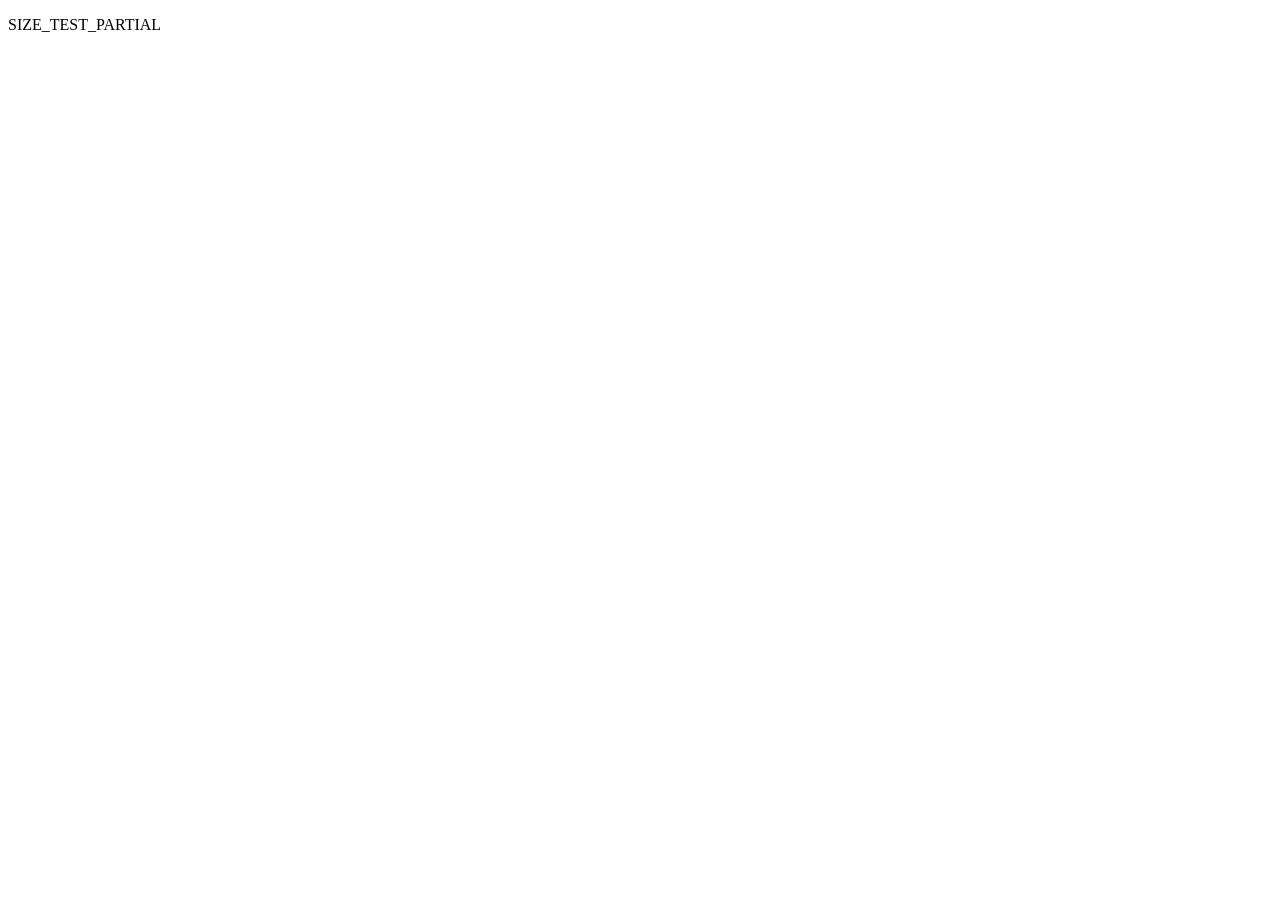
==== citizen-portal-story/index.html @ dd2b7d92 "Publish Citizen Portal Story static preview" ====
<!DOCTYPE html><html lang="en" class="h-full"><head><meta charSet="utf-8"/><meta name="viewport" content="width=device-width, initial-scale=1"/><link rel="preload" as="image" href="https://www.citizenportal.ai/logo.svg"/><link rel="preload" href="https://info.polco.us/hubfs/Logos/Polco-logo-primary-nopadding.svg" as="image"/><title>Help your city hear its people · Citizen Portal Story</title></head><body><p>SIZE_TEST_PARTIAL</p></body></html>
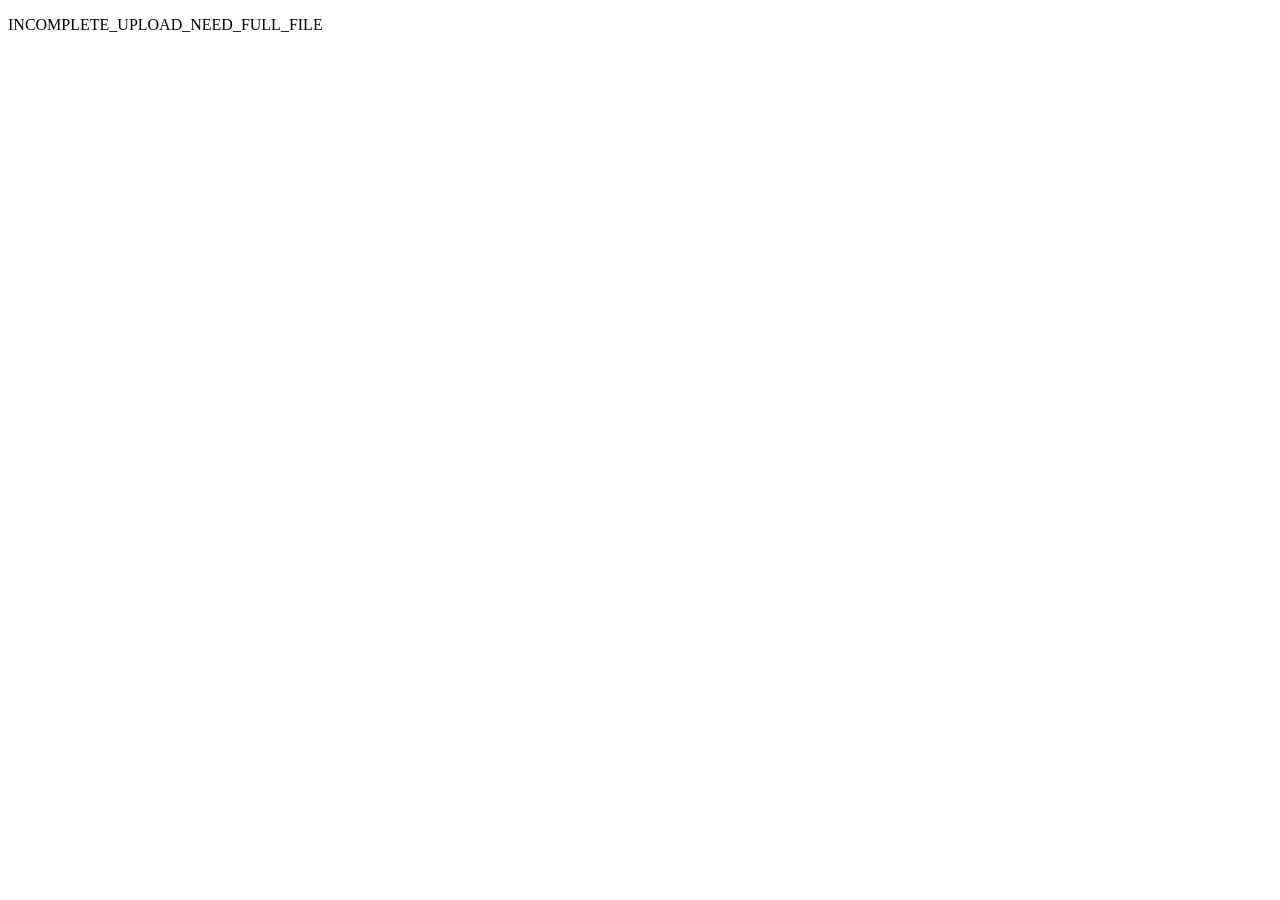
==== commit f3d4e98d: "Publish Citizen Portal Story static preview" ====
--- a/citizen-portal-story/index.html
+++ b/citizen-portal-story/index.html
@@ -1 +1 @@
-<!DOCTYPE html><html lang="en" class="h-full"><head><meta charSet="utf-8"/><meta name="viewport" content="width=device-width, initial-scale=1"/><link rel="preload" as="image" href="https://www.citizenportal.ai/logo.svg"/><link rel="preload" href="https://info.polco.us/hubfs/Logos/Polco-logo-primary-nopadding.svg" as="image"/><title>Help your city hear its people · Citizen Portal Story</title></head><body><p>SIZE_TEST_PARTIAL</p></body></html>+<!DOCTYPE html><html lang="en" class="h-full"><head><meta charSet="utf-8"/><meta name="viewport" content="width=device-width, initial-scale=1"/><link rel="preload" as="image" href="https://www.citizenportal.ai/logo.svg"/><link rel="preload" href="https://info.polco.us/hubfs/Logos/Polco-logo-primary-nopadding.svg" as="image"/><link rel="preload" as="image" href="https://info.polco.us/hs-fs/hubfs/Logos/Clients/Phoenix_logo.webp?width=400&amp;name=Phoenix_logo.webp"/><link rel="preload" as="image" href="https://info.polco.us/hs-fs/hubfs/Logos/Clients/Denver_logo.png?width=400&amp;name=Denver_logo.png"/><link rel="preload" as="image" href="https://info.polco.us/hs-fs/hubfs/Logos/Clients/Alexandria_logo.png?width=400&amp;name=Alexandria_logo.png"/><link rel="preload" as="image" href="https://info.polco.us/hs-fs/hubfs/Logos/Clients/Norfolk_logo.png?width=400&amp;name=Norfolk_logo.png"/><link rel="preload" as="image" href="https://info.polco.us/hs-fs/hubfs/Logos/Clients/Rochcester_logo.png?width=400&amp;name=Rochcester_logo.png"/><link rel="preload" as="image" href="https://info.polco.us/hs-fs/hubfs/Logos/Clients/Pinellas_County_logo.png?width=400&amp;name=Pinellas_County_logo.png"/><link rel="preload" as="image" href="https://info.polco.us/hs-fs/hubfs/Logos/Clients/Nevada_County_logo.png?width=400&amp;name=Nevada_County_logo.png"/><link rel="preload" as="image" href="https://info.polco.us/hs-fs/hubfs/Logos/Clients/Irving_logo.png?width=400&amp;name=Irving_logo.png"/><style>@layer properties{:root,:host{--shimmer-angle:20deg}}</style><link rel="preload" as="image" href="https://info.polco.us/hs-fs/hubfs/Logos/Clients/American_Canyon_logo.webp?width=400&amp;name=American_Canyon_logo.webp"/><title>Help your city hear its people · Citizen Portal Story</title><meta name="description" content="A first-draft Citizen Portal Story: crowdfund Polco so people can fund its use by their city. Nick Mastronardi has not reviewed this page. Mechanics are still open."/><meta name="robots" content="noindex, nofollow"/><link rel="icon" href="/favicon.ico" sizes="256x256" type="image/x-icon"/></head><body class="min-h-full bg-paper font-sans text-body antialiased"><p>INCOMPLETE_UPLOAD_NEED_FULL_FILE</p></body></html>
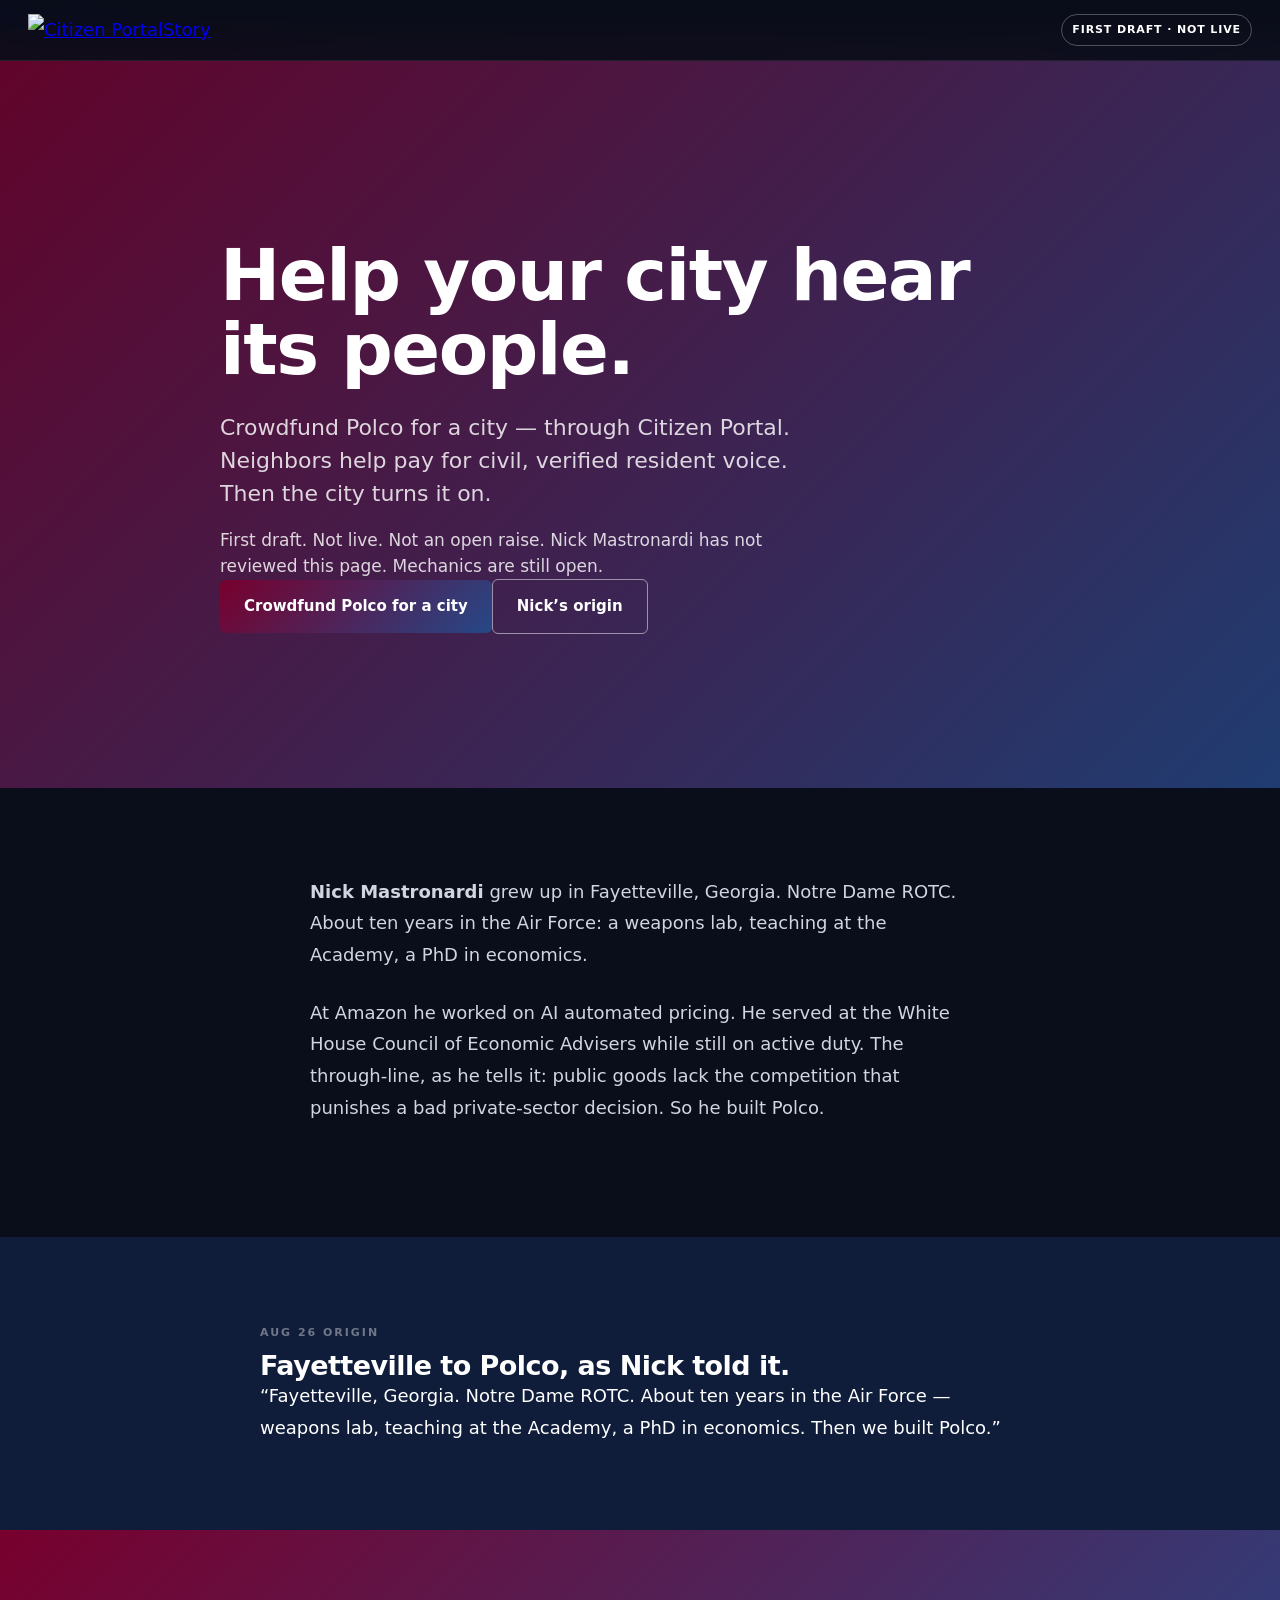
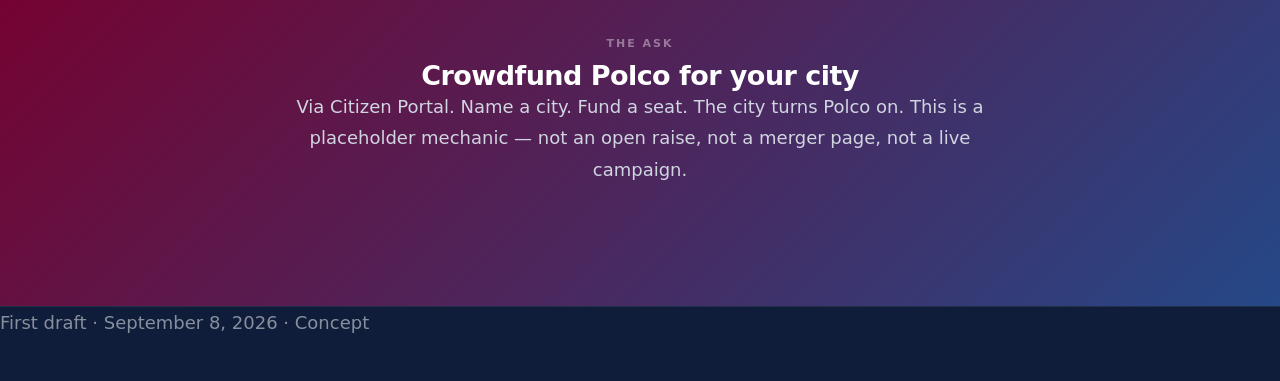
==== commit 75350602: "Publish Citizen Portal Story static preview" ====
--- a/citizen-portal-story/index.html
+++ b/citizen-portal-story/index.html
@@ -1 +1 @@
-<!DOCTYPE html><html lang="en" class="h-full"><head><meta charSet="utf-8"/><meta name="viewport" content="width=device-width, initial-scale=1"/><link rel="preload" as="image" href="https://www.citizenportal.ai/logo.svg"/><link rel="preload" href="https://info.polco.us/hubfs/Logos/Polco-logo-primary-nopadding.svg" as="image"/><link rel="preload" as="image" href="https://info.polco.us/hs-fs/hubfs/Logos/Clients/Phoenix_logo.webp?width=400&amp;name=Phoenix_logo.webp"/><link rel="preload" as="image" href="https://info.polco.us/hs-fs/hubfs/Logos/Clients/Denver_logo.png?width=400&amp;name=Denver_logo.png"/><link rel="preload" as="image" href="https://info.polco.us/hs-fs/hubfs/Logos/Clients/Alexandria_logo.png?width=400&amp;name=Alexandria_logo.png"/><link rel="preload" as="image" href="https://info.polco.us/hs-fs/hubfs/Logos/Clients/Norfolk_logo.png?width=400&amp;name=Norfolk_logo.png"/><link rel="preload" as="image" href="https://info.polco.us/hs-fs/hubfs/Logos/Clients/Rochcester_logo.png?width=400&amp;name=Rochcester_logo.png"/><link rel="preload" as="image" href="https://info.polco.us/hs-fs/hubfs/Logos/Clients/Pinellas_County_logo.png?width=400&amp;name=Pinellas_County_logo.png"/><link rel="preload" as="image" href="https://info.polco.us/hs-fs/hubfs/Logos/Clients/Nevada_County_logo.png?width=400&amp;name=Nevada_County_logo.png"/><link rel="preload" as="image" href="https://info.polco.us/hs-fs/hubfs/Logos/Clients/Irving_logo.png?width=400&amp;name=Irving_logo.png"/><style>@layer properties{:root,:host{--shimmer-angle:20deg}}</style><link rel="preload" as="image" href="https://info.polco.us/hs-fs/hubfs/Logos/Clients/American_Canyon_logo.webp?width=400&amp;name=American_Canyon_logo.webp"/><title>Help your city hear its people · Citizen Portal Story</title><meta name="description" content="A first-draft Citizen Portal Story: crowdfund Polco so people can fund its use by their city. Nick Mastronardi has not reviewed this page. Mechanics are still open."/><meta name="robots" content="noindex, nofollow"/><link rel="icon" href="/favicon.ico" sizes="256x256" type="image/x-icon"/></head><body class="min-h-full bg-paper font-sans text-body antialiased"><p>INCOMPLETE_UPLOAD_NEED_FULL_FILE</p></body></html>+<!DOCTYPE html><html lang="en" class="h-full"><head><meta charSet="utf-8"/><meta name="viewport" content="width=device-width, initial-scale=1"/><link rel="preload" as="image" href="https://www.citizenportal.ai/logo.svg"/><link rel="preload" href="https://info.polco.us/hubfs/Logos/Polco-logo-primary-nopadding.svg" as="image"/><link rel="preload" as="image" href="https://info.polco.us/hs-fs/hubfs/Logos/Clients/Phoenix_logo.webp?width=400&amp;name=Phoenix_logo.webp"/><link rel="preload" as="image" href="https://info.polco.us/hs-fs/hubfs/Logos/Clients/Denver_logo.png?width=400&amp;name=Denver_logo.png"/><link rel="preload" as="image" href="https://info.polco.us/hs-fs/hubfs/Logos/Clients/Alexandria_logo.png?width=400&amp;name=Alexandria_logo.png"/><link rel="preload" as="image" href="https://info.polco.us/hs-fs/hubfs/Logos/Clients/Norfolk_logo.png?width=400&amp;name=Norfolk_logo.png"/><link rel="preload" as="image" href="https://info.polco.us/hs-fs/hubfs/Logos/Clients/Rochcester_logo.png?width=400&amp;name=Rochcester_logo.png"/><link rel="preload" as="image" href="https://info.polco.us/hs-fs/hubfs/Logos/Clients/Pinellas_County_logo.png?width=400&amp;name=Pinellas_County_logo.png"/><link rel="preload" as="image" href="https://info.polco.us/hs-fs/hubfs/Logos/Clients/Nevada_County_logo.png?width=400&amp;name=Nevada_County_logo.png"/><link rel="preload" as="image" href="https://info.polco.us/hs-fs/hubfs/Logos/Clients/Irving_logo.png?width=400&amp;name=Irving_logo.png"/><style>@layer properties{@supports (((-webkit-hyphens:none)) and (not (margin-trim:inline))) or ((-moz-orient:inline) and (not (color:rgb(from red r g b)))){:root,:host{--shimmer-angle:20deg}*,:before,:after,::backdrop{--tw-space-y-reverse:0;--tw-border-style:solid;--tw-leading:initial;--tw-font-weight:initial;--tw-tracking:initial;--tw-shadow:0 0 #0000;--tw-shadow-color:initial;--tw-shadow-alpha:100%;--tw-inset-shadow:0 0 #0000;--tw-inset-shadow-color:initial;--tw-inset-shadow-alpha:100%;--tw-ring-color:initial;--tw-ring-shadow:0 0 #0000;--tw-inset-ring-color:initial;--tw-inset-ring-shadow:0 0 #0000;--tw-ring-inset:initial;--tw-ring-offset-width:0px;--tw-ring-offset-color:#fff;--tw-ring-offset-shadow:0 0 #0000;--tw-outline-style:solid;--tw-blur:initial;--tw-brightness:initial;--tw-contrast:initial;--tw-grayscale:initial;--tw-hue-rotate:initial;--tw-invert:initial;--tw-opacity:initial;--tw-saturate:initial;--tw-sepia:initial;--tw-drop-shadow:initial;--tw-drop-shadow-color:initial;--tw-drop-shadow-alpha:100%;--tw-drop-shadow-size:initial;--tw-translate-x:0;--tw-translate-y:0;--tw-translate-z:0;--tw-animation-delay:0s;--tw-animation-direction:normal;--tw-animation-duration:initial;--tw-animation-fill-mode:none;--tw-animation-iteration-count:1;--tw-enter-blur:0;--tw-enter-opacity:1;--tw-enter-rotate:0;--tw-enter-scale:1;--tw-enter-translate-x:0;--tw-enter-translate-y:0;--tw-exit-blur:0;--tw-exit-opacity:1;--tw-exit-rotate:0;--tw-exit-scale:1;--tw-exit-translate-x:0;--tw-exit-translate-y:0;--scroll-fade-t:0px;--scroll-fade-b:0px;--scroll-fade-s:0px;--scroll-fade-e:0px;--scroll-fade-mask:initial;--shimmer-image:initial;--shimmer-text-fill:initial}}}@layer theme{:root,:host{--font-sans:system-ui, -apple-system, "Segoe UI", Roboto, Helvetica, Arial, sans-serif;--font-mono:ui-monospace, SFMono-Regular, Menlo, Monaco, Consolas, "Liberation Mono", "Courier New", monospace;--color-black:#000;--color-white:#fff;--spacing:.25rem;--container-xl:36rem;--container-2xl:42rem;--text-xs:.75rem;--text-xs--line-height:calc(1 / .75);--text-sm:.875rem;--text-sm--line-height:calc(1.25 / .875);--text-base:1rem;--text-base--line-height:calc(1.5 / 1);--text-2xl:1.5rem;--text-2xl--line-height:calc(2 / 1.5);--font-weight-medium:500;--font-weight-semibold:600;--font-weight-bold:700;--tracking-tight:-.025em;--leading-snug:1.375;--leading-relaxed:1.625;--radius-md:calc(var(--radius) * .8);--radius-4xl:2rem;--default-transition-duration:.15s;--default-transition-timing-function:cubic-bezier(.4, 0, .2, 1);--default-font-family:system-ui, -apple-system, "Segoe UI", Roboto, Helvetica, Arial, sans-serif;--default-mono-font-family:var(--font-mono)}}@layer base{*,:after,:before,::backdrop{box-sizing:border-box;border:0 solid;margin:0;padding:0}html,:host{-webkit-text-size-adjust:100%;tab-size:4;line-height:1.5;font-family:var(--default-font-family,-apple-system, BlinkMacSystemFont, "Segoe UI", Roboto, "Helvetica Neue", "Noto Sans", Arial, sans-serif);-webkit-tap-highlight-color:transparent}body{background:var(--paper);color:var(--body);font-family:var(--font-sans);-webkit-font-smoothing:antialiased;font-size:18px;line-height:1.76}h1,h2,h3{color:var(--head);letter-spacing:-.02em;font-weight:700;line-height:1.1}}:root{--blue:#254887;--maroon:#78002d;--navy:#0f1d3a;--lightblue:#eef3fa;--paper:#0a0e1a;--body:#d0d5e0;--head:#fff;--rule:#ffffff1f;--grad:linear-gradient(135deg, #78002d 0%, #254887 100%);--measure:720px;--background:#0a0e1a;--foreground:#d0d5e0;--card:#0f1d3a;--primary:#254887;--radius:.375rem}.story-nav{z-index:40;-webkit-backdrop-filter:blur(12px);backdrop-filter:blur(12px);background:#0a0e1aeb;border-bottom:1px solid #ffffff14;justify-content:space-between;align-items:center;padding:14px 28px;display:flex;position:fixed;top:0;left:0;right:0}.story-hero{background:linear-gradient(135deg,#78002dcc 0%,#254887cc 100%);align-items:center;min-height:84vh;padding:140px 0 88px;display:flex;position:relative;overflow:hidden}.story-hero .inner{z-index:1;width:100%;max-width:900px;margin:0 auto;padding:0 30px;position:relative}.story-hero h1{color:#fff;max-width:17ch;margin:0 0 24px;font-size:clamp(38px,6.2vw,72px);line-height:1.04}.story-hero p{color:#ffffffd1;max-width:620px;font-size:clamp(18px,2vw,22px);line-height:1.5}.essay{max-width:var(--measure);margin:0 auto;padding:88px 0}.essay p{margin:0 0 26px;padding:0 30px}.plate{color:#fff;padding:86px 0}.plate.navy{background:var(--navy)}.plate .inner,.maroon-block .inner,.close-section .inner{max-width:820px;margin:0 auto;padding:0 30px}.section-marker{letter-spacing:.18em;color:#fff6;text-transform:uppercase;margin:0 0 8px;font-size:11px;font-weight:700;display:block}.maroon-block{background:var(--maroon);color:#fff}.close-section{text-align:center;background:var(--grad);padding:104px 0 120px}.btn{font-family:var(--font-sans);border-radius:6px;padding:13px 24px;font-size:15px;font-weight:600;text-decoration:none;display:inline-block}.btn-grad{color:#fff;background:var(--grad);border:0}.btn-line{color:#fff;background:0 0;border:1.5px solid #ffffff80}.story-footer{color:#ffffff80;background:var(--navy);border-top:1px solid #ffffff14;padding:0 0 42px}.logo-strip{background:var(--lightblue);color:#0f1d3a;padding:56px 0 64px}.logo-grid{grid-template-columns:repeat(auto-fit,minmax(120px,1fr));align-items:center;gap:18px 28px;margin-top:28px;display:grid}.draft-pill{letter-spacing:.08em;color:#fff;text-transform:uppercase;border:1px solid #ffffff47;border-radius:999px;padding:5px 10px;font-size:11px;font-weight:700}.rise{opacity:1!important;transform:none!important}</style><link rel="preload" as="image" href="https://info.polco.us/hs-fs/hubfs/Logos/Clients/American_Canyon_logo.webp?width=400&amp;name=American_Canyon_logo.webp"/><title>Help your city hear its people · Citizen Portal Story</title><meta name="description" content="A first-draft Citizen Portal Story: crowdfund Polco so people can fund its use by their city. Nick Mastronardi has not reviewed this page. Mechanics are still open."/><meta name="robots" content="noindex, nofollow"/></head><body class="min-h-full bg-paper font-sans text-body antialiased"><a href="#ask" class="sr-only">Skip to the ask</a><nav class="story-nav"><a href="#top" class="flex min-w-0 items-center gap-3 no-underline"><img src="https://www.citizenportal.ai/logo.svg" alt="Citizen Portal" height="32" style="height:32px;width:auto"/><span class="hidden text-[15px] font-bold tracking-tight text-white sm:inline">Story</span></a><span class="draft-pill">First draft · not live</span></nav><main><header id="top" class="story-hero"><div class="inner"><h1 class="rise">Help your city hear its people.</h1><p class="rise">Crowdfund Polco for a city — through Citizen Portal. Neighbors help pay for civil, verified resident voice. Then the city turns it on.</p><p class="rise" style="margin-top:18px;font-size:17px">First draft. Not live. Not an open raise. Nick Mastronardi has not reviewed this page. Mechanics are still open.</p><div class="rise mt-8 flex flex-wrap gap-3"><a href="#ask" class="btn btn-grad">Crowdfund Polco for a city</a><a href="#nick" class="btn btn-line">Nick’s origin</a></div></div></header><section id="nick" class="essay rise"><p id="origin"><strong>Nick Mastronardi</strong> grew up in Fayetteville, Georgia. Notre Dame ROTC. About ten years in the Air Force: a weapons lab, teaching at the Academy, a PhD in economics.</p><p>At Amazon he worked on AI automated pricing. He served at the White House Council of Economic Advisers while still on active duty. The through-line, as he tells it: public goods lack the competition that punishes a bad private-sector decision. So he built Polco.</p></section><section class="plate navy"><div class="inner rise"><span class="section-marker">Aug 26 origin</span><h2>Fayetteville to Polco, as Nick told it.</h2><blockquote>“Fayetteville, Georgia. Notre Dame ROTC. About ten years in the Air Force — weapons lab, teaching at the Academy, a PhD in economics. Then we built Polco.”</blockquote></div></section><section id="ask" class="close-section"><div class="inner rise"><span class="section-marker">The ask</span><h2>Crowdfund Polco for your city</h2><p>Via Citizen Portal. Name a city. Fund a seat. The city turns Polco on. This is a placeholder mechanic — not an open raise, not a merger page, not a live campaign.</p></div></section></main><footer class="story-footer"><div class="inner"><span>First draft · September 8, 2026 · Concept</span></div></footer></body></html>
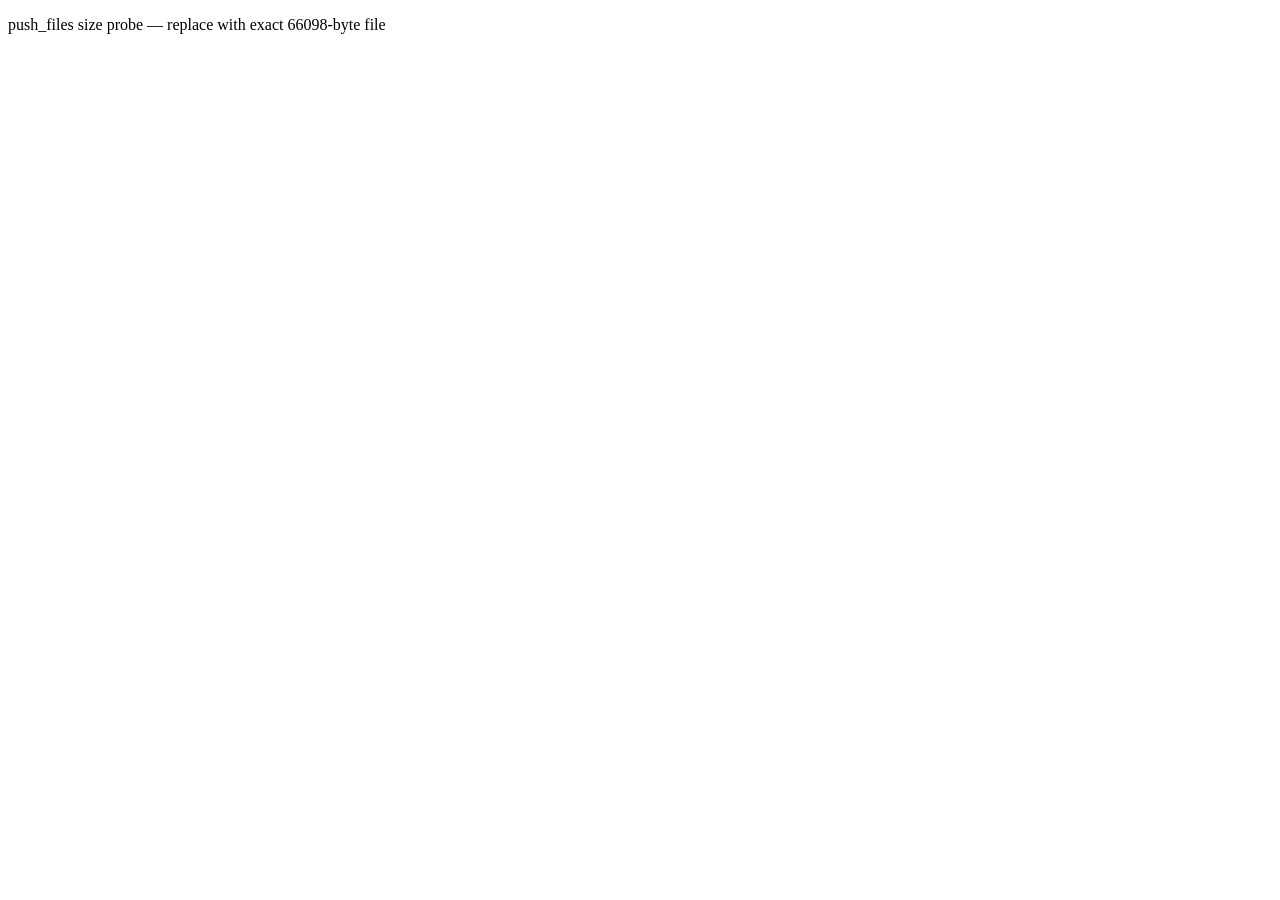
==== commit 3c5791df: "Publish Citizen Portal Story static preview" ====
--- a/citizen-portal-story/index.html
+++ b/citizen-portal-story/index.html
@@ -1 +1 @@
-<!DOCTYPE html><html lang="en" class="h-full"><head><meta charSet="utf-8"/><meta name="viewport" content="width=device-width, initial-scale=1"/><link rel="preload" as="image" href="https://www.citizenportal.ai/logo.svg"/><link rel="preload" href="https://info.polco.us/hubfs/Logos/Polco-logo-primary-nopadding.svg" as="image"/><link rel="preload" as="image" href="https://info.polco.us/hs-fs/hubfs/Logos/Clients/Phoenix_logo.webp?width=400&amp;name=Phoenix_logo.webp"/><link rel="preload" as="image" href="https://info.polco.us/hs-fs/hubfs/Logos/Clients/Denver_logo.png?width=400&amp;name=Denver_logo.png"/><link rel="preload" as="image" href="https://info.polco.us/hs-fs/hubfs/Logos/Clients/Alexandria_logo.png?width=400&amp;name=Alexandria_logo.png"/><link rel="preload" as="image" href="https://info.polco.us/hs-fs/hubfs/Logos/Clients/Norfolk_logo.png?width=400&amp;name=Norfolk_logo.png"/><link rel="preload" as="image" href="https://info.polco.us/hs-fs/hubfs/Logos/Clients/Rochcester_logo.png?width=400&amp;name=Rochcester_logo.png"/><link rel="preload" as="image" href="https://info.polco.us/hs-fs/hubfs/Logos/Clients/Pinellas_County_logo.png?width=400&amp;name=Pinellas_County_logo.png"/><link rel="preload" as="image" href="https://info.polco.us/hs-fs/hubfs/Logos/Clients/Nevada_County_logo.png?width=400&amp;name=Nevada_County_logo.png"/><link rel="preload" as="image" href="https://info.polco.us/hs-fs/hubfs/Logos/Clients/Irving_logo.png?width=400&amp;name=Irving_logo.png"/><style>@layer properties{@supports (((-webkit-hyphens:none)) and (not (margin-trim:inline))) or ((-moz-orient:inline) and (not (color:rgb(from red r g b)))){:root,:host{--shimmer-angle:20deg}*,:before,:after,::backdrop{--tw-space-y-reverse:0;--tw-border-style:solid;--tw-leading:initial;--tw-font-weight:initial;--tw-tracking:initial;--tw-shadow:0 0 #0000;--tw-shadow-color:initial;--tw-shadow-alpha:100%;--tw-inset-shadow:0 0 #0000;--tw-inset-shadow-color:initial;--tw-inset-shadow-alpha:100%;--tw-ring-color:initial;--tw-ring-shadow:0 0 #0000;--tw-inset-ring-color:initial;--tw-inset-ring-shadow:0 0 #0000;--tw-ring-inset:initial;--tw-ring-offset-width:0px;--tw-ring-offset-color:#fff;--tw-ring-offset-shadow:0 0 #0000;--tw-outline-style:solid;--tw-blur:initial;--tw-brightness:initial;--tw-contrast:initial;--tw-grayscale:initial;--tw-hue-rotate:initial;--tw-invert:initial;--tw-opacity:initial;--tw-saturate:initial;--tw-sepia:initial;--tw-drop-shadow:initial;--tw-drop-shadow-color:initial;--tw-drop-shadow-alpha:100%;--tw-drop-shadow-size:initial;--tw-translate-x:0;--tw-translate-y:0;--tw-translate-z:0;--tw-animation-delay:0s;--tw-animation-direction:normal;--tw-animation-duration:initial;--tw-animation-fill-mode:none;--tw-animation-iteration-count:1;--tw-enter-blur:0;--tw-enter-opacity:1;--tw-enter-rotate:0;--tw-enter-scale:1;--tw-enter-translate-x:0;--tw-enter-translate-y:0;--tw-exit-blur:0;--tw-exit-opacity:1;--tw-exit-rotate:0;--tw-exit-scale:1;--tw-exit-translate-x:0;--tw-exit-translate-y:0;--scroll-fade-t:0px;--scroll-fade-b:0px;--scroll-fade-s:0px;--scroll-fade-e:0px;--scroll-fade-mask:initial;--shimmer-image:initial;--shimmer-text-fill:initial}}}@layer theme{:root,:host{--font-sans:system-ui, -apple-system, "Segoe UI", Roboto, Helvetica, Arial, sans-serif;--font-mono:ui-monospace, SFMono-Regular, Menlo, Monaco, Consolas, "Liberation Mono", "Courier New", monospace;--color-black:#000;--color-white:#fff;--spacing:.25rem;--container-xl:36rem;--container-2xl:42rem;--text-xs:.75rem;--text-xs--line-height:calc(1 / .75);--text-sm:.875rem;--text-sm--line-height:calc(1.25 / .875);--text-base:1rem;--text-base--line-height:calc(1.5 / 1);--text-2xl:1.5rem;--text-2xl--line-height:calc(2 / 1.5);--font-weight-medium:500;--font-weight-semibold:600;--font-weight-bold:700;--tracking-tight:-.025em;--leading-snug:1.375;--leading-relaxed:1.625;--radius-md:calc(var(--radius) * .8);--radius-4xl:2rem;--default-transition-duration:.15s;--default-transition-timing-function:cubic-bezier(.4, 0, .2, 1);--default-font-family:system-ui, -apple-system, "Segoe UI", Roboto, Helvetica, Arial, sans-serif;--default-mono-font-family:var(--font-mono)}}@layer base{*,:after,:before,::backdrop{box-sizing:border-box;border:0 solid;margin:0;padding:0}html,:host{-webkit-text-size-adjust:100%;tab-size:4;line-height:1.5;font-family:var(--default-font-family,-apple-system, BlinkMacSystemFont, "Segoe UI", Roboto, "Helvetica Neue", "Noto Sans", Arial, sans-serif);-webkit-tap-highlight-color:transparent}body{background:var(--paper);color:var(--body);font-family:var(--font-sans);-webkit-font-smoothing:antialiased;font-size:18px;line-height:1.76}h1,h2,h3{color:var(--head);letter-spacing:-.02em;font-weight:700;line-height:1.1}}:root{--blue:#254887;--maroon:#78002d;--navy:#0f1d3a;--lightblue:#eef3fa;--paper:#0a0e1a;--body:#d0d5e0;--head:#fff;--rule:#ffffff1f;--grad:linear-gradient(135deg, #78002d 0%, #254887 100%);--measure:720px;--background:#0a0e1a;--foreground:#d0d5e0;--card:#0f1d3a;--primary:#254887;--radius:.375rem}.story-nav{z-index:40;-webkit-backdrop-filter:blur(12px);backdrop-filter:blur(12px);background:#0a0e1aeb;border-bottom:1px solid #ffffff14;justify-content:space-between;align-items:center;padding:14px 28px;display:flex;position:fixed;top:0;left:0;right:0}.story-hero{background:linear-gradient(135deg,#78002dcc 0%,#254887cc 100%);align-items:center;min-height:84vh;padding:140px 0 88px;display:flex;position:relative;overflow:hidden}.story-hero .inner{z-index:1;width:100%;max-width:900px;margin:0 auto;padding:0 30px;position:relative}.story-hero h1{color:#fff;max-width:17ch;margin:0 0 24px;font-size:clamp(38px,6.2vw,72px);line-height:1.04}.story-hero p{color:#ffffffd1;max-width:620px;font-size:clamp(18px,2vw,22px);line-height:1.5}.essay{max-width:var(--measure);margin:0 auto;padding:88px 0}.essay p{margin:0 0 26px;padding:0 30px}.plate{color:#fff;padding:86px 0}.plate.navy{background:var(--navy)}.plate .inner,.maroon-block .inner,.close-section .inner{max-width:820px;margin:0 auto;padding:0 30px}.section-marker{letter-spacing:.18em;color:#fff6;text-transform:uppercase;margin:0 0 8px;font-size:11px;font-weight:700;display:block}.maroon-block{background:var(--maroon);color:#fff}.close-section{text-align:center;background:var(--grad);padding:104px 0 120px}.btn{font-family:var(--font-sans);border-radius:6px;padding:13px 24px;font-size:15px;font-weight:600;text-decoration:none;display:inline-block}.btn-grad{color:#fff;background:var(--grad);border:0}.btn-line{color:#fff;background:0 0;border:1.5px solid #ffffff80}.story-footer{color:#ffffff80;background:var(--navy);border-top:1px solid #ffffff14;padding:0 0 42px}.logo-strip{background:var(--lightblue);color:#0f1d3a;padding:56px 0 64px}.logo-grid{grid-template-columns:repeat(auto-fit,minmax(120px,1fr));align-items:center;gap:18px 28px;margin-top:28px;display:grid}.draft-pill{letter-spacing:.08em;color:#fff;text-transform:uppercase;border:1px solid #ffffff47;border-radius:999px;padding:5px 10px;font-size:11px;font-weight:700}.rise{opacity:1!important;transform:none!important}</style><link rel="preload" as="image" href="https://info.polco.us/hs-fs/hubfs/Logos/Clients/American_Canyon_logo.webp?width=400&amp;name=American_Canyon_logo.webp"/><title>Help your city hear its people · Citizen Portal Story</title><meta name="description" content="A first-draft Citizen Portal Story: crowdfund Polco so people can fund its use by their city. Nick Mastronardi has not reviewed this page. Mechanics are still open."/><meta name="robots" content="noindex, nofollow"/></head><body class="min-h-full bg-paper font-sans text-body antialiased"><a href="#ask" class="sr-only">Skip to the ask</a><nav class="story-nav"><a href="#top" class="flex min-w-0 items-center gap-3 no-underline"><img src="https://www.citizenportal.ai/logo.svg" alt="Citizen Portal" height="32" style="height:32px;width:auto"/><span class="hidden text-[15px] font-bold tracking-tight text-white sm:inline">Story</span></a><span class="draft-pill">First draft · not live</span></nav><main><header id="top" class="story-hero"><div class="inner"><h1 class="rise">Help your city hear its people.</h1><p class="rise">Crowdfund Polco for a city — through Citizen Portal. Neighbors help pay for civil, verified resident voice. Then the city turns it on.</p><p class="rise" style="margin-top:18px;font-size:17px">First draft. Not live. Not an open raise. Nick Mastronardi has not reviewed this page. Mechanics are still open.</p><div class="rise mt-8 flex flex-wrap gap-3"><a href="#ask" class="btn btn-grad">Crowdfund Polco for a city</a><a href="#nick" class="btn btn-line">Nick’s origin</a></div></div></header><section id="nick" class="essay rise"><p id="origin"><strong>Nick Mastronardi</strong> grew up in Fayetteville, Georgia. Notre Dame ROTC. About ten years in the Air Force: a weapons lab, teaching at the Academy, a PhD in economics.</p><p>At Amazon he worked on AI automated pricing. He served at the White House Council of Economic Advisers while still on active duty. The through-line, as he tells it: public goods lack the competition that punishes a bad private-sector decision. So he built Polco.</p></section><section class="plate navy"><div class="inner rise"><span class="section-marker">Aug 26 origin</span><h2>Fayetteville to Polco, as Nick told it.</h2><blockquote>“Fayetteville, Georgia. Notre Dame ROTC. About ten years in the Air Force — weapons lab, teaching at the Academy, a PhD in economics. Then we built Polco.”</blockquote></div></section><section id="ask" class="close-section"><div class="inner rise"><span class="section-marker">The ask</span><h2>Crowdfund Polco for your city</h2><p>Via Citizen Portal. Name a city. Fund a seat. The city turns Polco on. This is a placeholder mechanic — not an open raise, not a merger page, not a live campaign.</p></div></section></main><footer class="story-footer"><div class="inner"><span>First draft · September 8, 2026 · Concept</span></div></footer></body></html>+<!DOCTYPE html><html lang="en" class="h-full"><head><meta charSet="utf-8"/><meta name="viewport" content="width=device-width, initial-scale=1"/><title>Help your city hear its people · Citizen Portal Story</title><meta name="robots" content="noindex, nofollow"/></head><body><p>push_files size probe — replace with exact 66098-byte file</p></body></html>
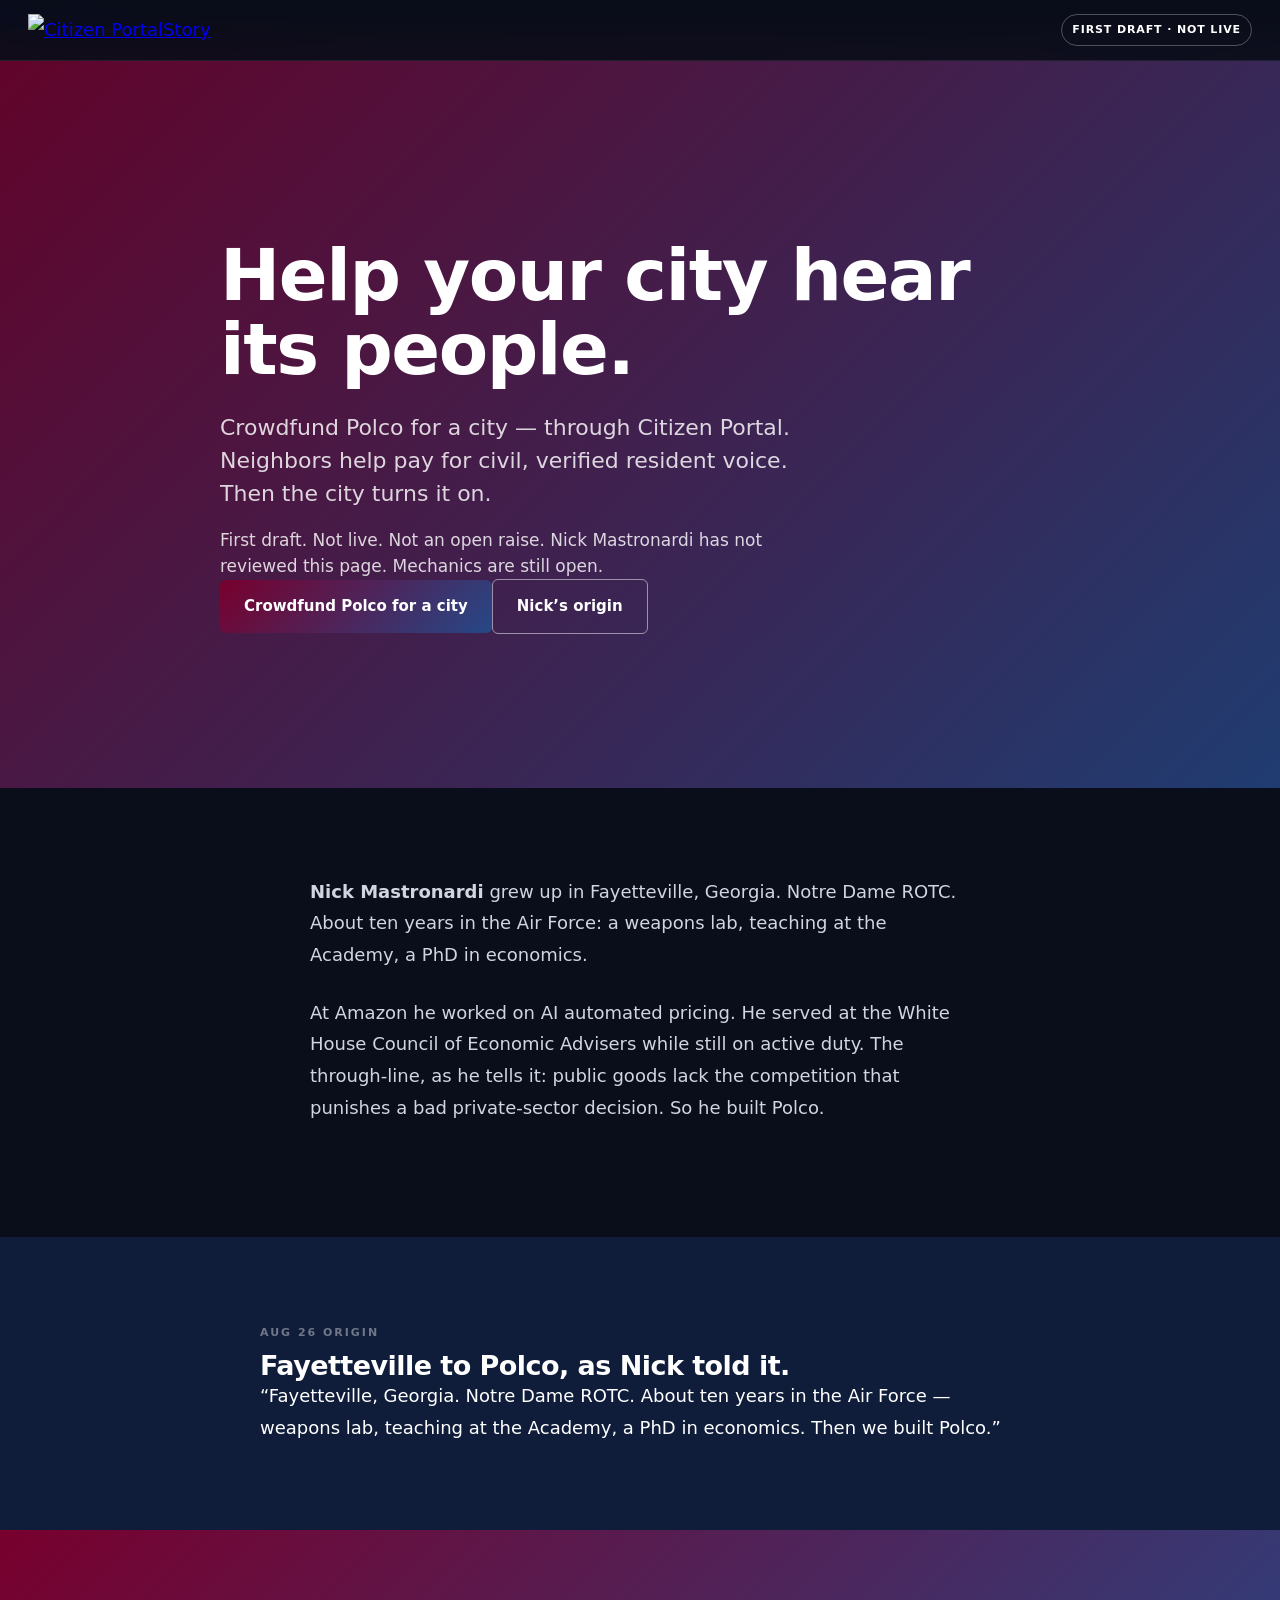
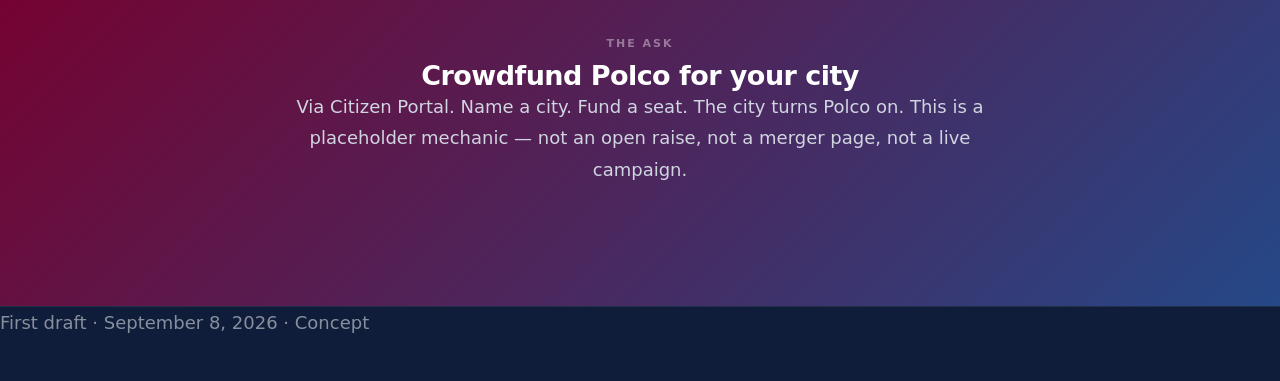
==== commit a45bfdb3: "Publish Citizen Portal Story static preview" ====
--- a/citizen-portal-story/index.html
+++ b/citizen-portal-story/index.html
@@ -1 +1 @@
-<!DOCTYPE html><html lang="en" class="h-full"><head><meta charSet="utf-8"/><meta name="viewport" content="width=device-width, initial-scale=1"/><title>Help your city hear its people · Citizen Portal Story</title><meta name="robots" content="noindex, nofollow"/></head><body><p>push_files size probe — replace with exact 66098-byte file</p></body></html>+<!DOCTYPE html><html lang="en" class="h-full"><head><meta charSet="utf-8"/><meta name="viewport" content="width=device-width, initial-scale=1"/><link rel="preload" as="image" href="https://www.citizenportal.ai/logo.svg"/><link rel="preload" href="https://info.polco.us/hubfs/Logos/Polco-logo-primary-nopadding.svg" as="image"/><link rel="preload" as="image" href="https://info.polco.us/hs-fs/hubfs/Logos/Clients/Phoenix_logo.webp?width=400&amp;name=Phoenix_logo.webp"/><link rel="preload" as="image" href="https://info.polco.us/hs-fs/hubfs/Logos/Clients/Denver_logo.png?width=400&amp;name=Denver_logo.png"/><link rel="preload" as="image" href="https://info.polco.us/hs-fs/hubfs/Logos/Clients/Alexandria_logo.png?width=400&amp;name=Alexandria_logo.png"/><link rel="preload" as="image" href="https://info.polco.us/hs-fs/hubfs/Logos/Clients/Norfolk_logo.png?width=400&amp;name=Norfolk_logo.png"/><link rel="preload" as="image" href="https://info.polco.us/hs-fs/hubfs/Logos/Clients/Rochcester_logo.png?width=400&amp;name=Rochcester_logo.png"/><link rel="preload" as="image" href="https://info.polco.us/hs-fs/hubfs/Logos/Clients/Pinellas_County_logo.png?width=400&amp;name=Pinellas_County_logo.png"/><link rel="preload" as="image" href="https://info.polco.us/hs-fs/hubfs/Logos/Clients/Nevada_County_logo.png?width=400&amp;name=Nevada_County_logo.png"/><link rel="preload" as="image" href="https://info.polco.us/hs-fs/hubfs/Logos/Clients/Irving_logo.png?width=400&amp;name=Irving_logo.png"/><style>@layer properties{@supports (((-webkit-hyphens:none)) and (not (margin-trim:inline))) or ((-moz-orient:inline) and (not (color:rgb(from red r g b)))){:root,:host{--shimmer-angle:20deg}*,:before,:after,::backdrop{--tw-space-y-reverse:0;--tw-border-style:solid;--tw-leading:initial;--tw-font-weight:initial;--tw-tracking:initial;--tw-shadow:0 0 #0000;--tw-shadow-color:initial;--tw-shadow-alpha:100%;--tw-inset-shadow:0 0 #0000;--tw-inset-shadow-color:initial;--tw-inset-shadow-alpha:100%;--tw-ring-color:initial;--tw-ring-shadow:0 0 #0000;--tw-inset-ring-color:initial;--tw-inset-ring-shadow:0 0 #0000;--tw-ring-inset:initial;--tw-ring-offset-width:0px;--tw-ring-offset-color:#fff;--tw-ring-offset-shadow:0 0 #0000;--tw-outline-style:solid;--tw-blur:initial;--tw-brightness:initial;--tw-contrast:initial;--tw-grayscale:initial;--tw-hue-rotate:initial;--tw-invert:initial;--tw-opacity:initial;--tw-saturate:initial;--tw-sepia:initial;--tw-drop-shadow:initial;--tw-drop-shadow-color:initial;--tw-drop-shadow-alpha:100%;--tw-drop-shadow-size:initial;--tw-translate-x:0;--tw-translate-y:0;--tw-translate-z:0;--tw-animation-delay:0s;--tw-animation-direction:normal;--tw-animation-duration:initial;--tw-animation-fill-mode:none;--tw-animation-iteration-count:1;--tw-enter-blur:0;--tw-enter-opacity:1;--tw-enter-rotate:0;--tw-enter-scale:1;--tw-enter-translate-x:0;--tw-enter-translate-y:0;--tw-exit-blur:0;--tw-exit-opacity:1;--tw-exit-rotate:0;--tw-exit-scale:1;--tw-exit-translate-x:0;--tw-exit-translate-y:0;--scroll-fade-t:0px;--scroll-fade-b:0px;--scroll-fade-s:0px;--scroll-fade-e:0px;--scroll-fade-mask:initial;--shimmer-image:initial;--shimmer-text-fill:initial}}}@layer theme{:root,:host{--font-sans:system-ui, -apple-system, "Segoe UI", Roboto, Helvetica, Arial, sans-serif;--font-mono:ui-monospace, SFMono-Regular, Menlo, Monaco, Consolas, "Liberation Mono", "Courier New", monospace;--color-black:#000;--color-white:#fff;--spacing:.25rem;--container-xl:36rem;--container-2xl:42rem;--text-xs:.75rem;--text-xs--line-height:calc(1 / .75);--text-sm:.875rem;--text-sm--line-height:calc(1.25 / .875);--text-base:1rem;--text-base--line-height:calc(1.5 / 1);--text-2xl:1.5rem;--text-2xl--line-height:calc(2 / 1.5);--font-weight-medium:500;--font-weight-semibold:600;--font-weight-bold:700;--tracking-tight:-.025em;--leading-snug:1.375;--leading-relaxed:1.625;--radius-md:calc(var(--radius) * .8);--radius-4xl:2rem;--default-transition-duration:.15s;--default-transition-timing-function:cubic-bezier(.4, 0, .2, 1);--default-font-family:system-ui, -apple-system, "Segoe UI", Roboto, Helvetica, Arial, sans-serif;--default-mono-font-family:var(--font-mono)}}@layer base{*,:after,:before,::backdrop{box-sizing:border-box;border:0 solid;margin:0;padding:0}html,:host{-webkit-text-size-adjust:100%;tab-size:4;line-height:1.5;font-family:var(--default-font-family,-apple-system, BlinkMacSystemFont, "Segoe UI", Roboto, "Helvetica Neue", "Noto Sans", Arial, sans-serif);-webkit-tap-highlight-color:transparent}body{background:var(--paper);color:var(--body);font-family:var(--font-sans);-webkit-font-smoothing:antialiased;font-size:18px;line-height:1.76}h1,h2,h3{color:var(--head);letter-spacing:-.02em;font-weight:700;line-height:1.1}}:root{--blue:#254887;--maroon:#78002d;--navy:#0f1d3a;--lightblue:#eef3fa;--paper:#0a0e1a;--body:#d0d5e0;--head:#fff;--rule:#ffffff1f;--grad:linear-gradient(135deg, #78002d 0%, #254887 100%);--measure:720px;--background:#0a0e1a;--foreground:#d0d5e0;--card:#0f1d3a;--primary:#254887;--radius:.375rem}.story-nav{z-index:40;-webkit-backdrop-filter:blur(12px);backdrop-filter:blur(12px);background:#0a0e1aeb;border-bottom:1px solid #ffffff14;justify-content:space-between;align-items:center;padding:14px 28px;display:flex;position:fixed;top:0;left:0;right:0}.story-hero{background:linear-gradient(135deg,#78002dcc 0%,#254887cc 100%);align-items:center;min-height:84vh;padding:140px 0 88px;display:flex;position:relative;overflow:hidden}.story-hero .inner{z-index:1;width:100%;max-width:900px;margin:0 auto;padding:0 30px;position:relative}.story-hero h1{color:#fff;max-width:17ch;margin:0 0 24px;font-size:clamp(38px,6.2vw,72px);line-height:1.04}.story-hero p{color:#ffffffd1;max-width:620px;font-size:clamp(18px,2vw,22px);line-height:1.5}.essay{max-width:var(--measure);margin:0 auto;padding:88px 0}.essay p{margin:0 0 26px;padding:0 30px}.plate{color:#fff;padding:86px 0}.plate.navy{background:var(--navy)}.plate .inner,.maroon-block .inner,.close-section .inner{max-width:820px;margin:0 auto;padding:0 30px}.section-marker{letter-spacing:.18em;color:#fff6;text-transform:uppercase;margin:0 0 8px;font-size:11px;font-weight:700;display:block}.maroon-block{background:var(--maroon);color:#fff}.close-section{text-align:center;background:var(--grad);padding:104px 0 120px}.btn{font-family:var(--font-sans);border-radius:6px;padding:13px 24px;font-size:15px;font-weight:600;text-decoration:none;display:inline-block}.btn-grad{color:#fff;background:var(--grad);border:0}.btn-line{color:#fff;background:0 0;border:1.5px solid #ffffff80}.story-footer{color:#ffffff80;background:var(--navy);border-top:1px solid #ffffff14;padding:0 0 42px}.logo-strip{background:var(--lightblue);color:#0f1d3a;padding:56px 0 64px}.logo-grid{grid-template-columns:repeat(auto-fit,minmax(120px,1fr));align-items:center;gap:18px 28px;margin-top:28px;display:grid}.draft-pill{letter-spacing:.08em;color:#fff;text-transform:uppercase;border:1px solid #ffffff47;border-radius:999px;padding:5px 10px;font-size:11px;font-weight:700}.rise{opacity:1!important;transform:none!important}</style><link rel="preload" as="image" href="https://info.polco.us/hs-fs/hubfs/Logos/Clients/American_Canyon_logo.webp?width=400&amp;name=American_Canyon_logo.webp"/><title>Help your city hear its people · Citizen Portal Story</title><meta name="description" content="A first-draft Citizen Portal Story: crowdfund Polco so people can fund its use by their city. Nick Mastronardi has not reviewed this page. Mechanics are still open."/><meta name="robots" content="noindex, nofollow"/></head><body class="min-h-full bg-paper font-sans text-body antialiased"><a href="#ask" class="sr-only">Skip to the ask</a><nav class="story-nav"><a href="#top" class="flex min-w-0 items-center gap-3 no-underline"><img src="https://www.citizenportal.ai/logo.svg" alt="Citizen Portal" height="32" style="height:32px;width:auto"/><span class="hidden text-[15px] font-bold tracking-tight text-white sm:inline">Story</span></a><span class="draft-pill">First draft · not live</span></nav><main><header id="top" class="story-hero"><div class="inner"><h1 class="rise">Help your city hear its people.</h1><p class="rise">Crowdfund Polco for a city — through Citizen Portal. Neighbors help pay for civil, verified resident voice. Then the city turns it on.</p><p class="rise" style="margin-top:18px;font-size:17px">First draft. Not live. Not an open raise. Nick Mastronardi has not reviewed this page. Mechanics are still open.</p><div class="rise mt-8 flex flex-wrap gap-3"><a href="#ask" class="btn btn-grad">Crowdfund Polco for a city</a><a href="#nick" class="btn btn-line">Nick’s origin</a></div></div></header><section id="nick" class="essay rise"><p id="origin"><strong>Nick Mastronardi</strong> grew up in Fayetteville, Georgia. Notre Dame ROTC. About ten years in the Air Force: a weapons lab, teaching at the Academy, a PhD in economics.</p><p>At Amazon he worked on AI automated pricing. He served at the White House Council of Economic Advisers while still on active duty. The through-line, as he tells it: public goods lack the competition that punishes a bad private-sector decision. So he built Polco.</p></section><section class="plate navy"><div class="inner rise"><span class="section-marker">Aug 26 origin</span><h2>Fayetteville to Polco, as Nick told it.</h2><blockquote>“Fayetteville, Georgia. Notre Dame ROTC. About ten years in the Air Force — weapons lab, teaching at the Academy, a PhD in economics. Then we built Polco.”</blockquote></div></section><section id="ask" class="close-section"><div class="inner rise"><span class="section-marker">The ask</span><h2>Crowdfund Polco for your city</h2><p>Via Citizen Portal. Name a city. Fund a seat. The city turns Polco on. This is a placeholder mechanic — not an open raise, not a merger page, not a live campaign.</p></div></section></main><footer class="story-footer"><div class="inner"><span>First draft · September 8, 2026 · Concept</span></div></footer></body></html>
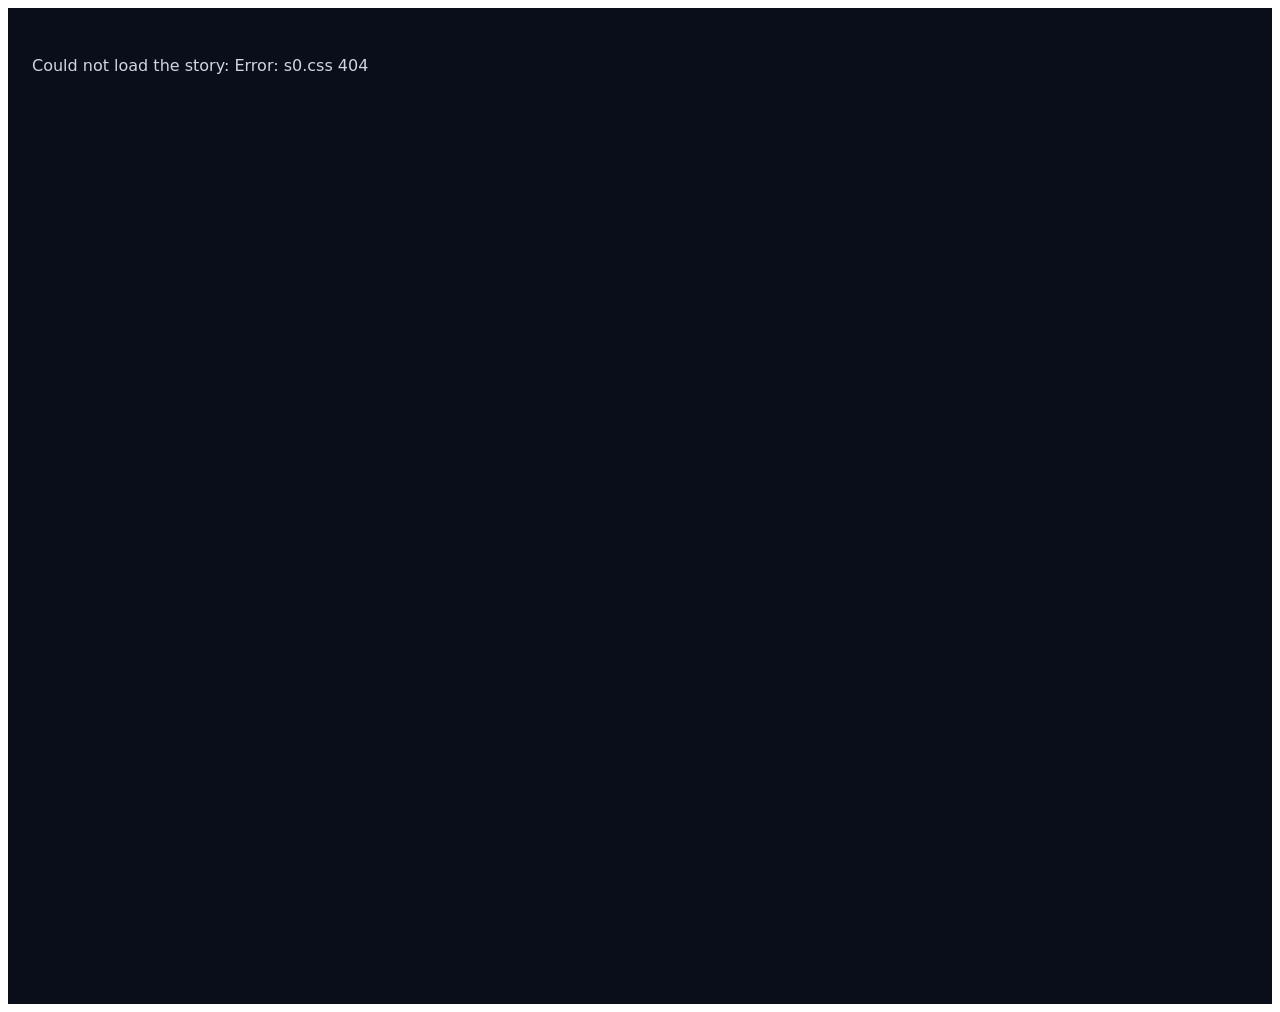
==== commit 7d0c6f7c: "Story preview loader that assembles full page from parts" ====
--- a/citizen-portal-story/index.html
+++ b/citizen-portal-story/index.html
@@ -1 +1,38 @@
-<!DOCTYPE html><html lang="en" class="h-full"><head><meta charSet="utf-8"/><meta name="viewport" content="width=device-width, initial-scale=1"/><link rel="preload" as="image" href="https://www.citizenportal.ai/logo.svg"/><link rel="preload" href="https://info.polco.us/hubfs/Logos/Polco-logo-primary-nopadding.svg" as="image"/><link rel="preload" as="image" href="https://info.polco.us/hs-fs/hubfs/Logos/Clients/Phoenix_logo.webp?width=400&amp;name=Phoenix_logo.webp"/><link rel="preload" as="image" href="https://info.polco.us/hs-fs/hubfs/Logos/Clients/Denver_logo.png?width=400&amp;name=Denver_logo.png"/><link rel="preload" as="image" href="https://info.polco.us/hs-fs/hubfs/Logos/Clients/Alexandria_logo.png?width=400&amp;name=Alexandria_logo.png"/><link rel="preload" as="image" href="https://info.polco.us/hs-fs/hubfs/Logos/Clients/Norfolk_logo.png?width=400&amp;name=Norfolk_logo.png"/><link rel="preload" as="image" href="https://info.polco.us/hs-fs/hubfs/Logos/Clients/Rochcester_logo.png?width=400&amp;name=Rochcester_logo.png"/><link rel="preload" as="image" href="https://info.polco.us/hs-fs/hubfs/Logos/Clients/Pinellas_County_logo.png?width=400&amp;name=Pinellas_County_logo.png"/><link rel="preload" as="image" href="https://info.polco.us/hs-fs/hubfs/Logos/Clients/Nevada_County_logo.png?width=400&amp;name=Nevada_County_logo.png"/><link rel="preload" as="image" href="https://info.polco.us/hs-fs/hubfs/Logos/Clients/Irving_logo.png?width=400&amp;name=Irving_logo.png"/><style>@layer properties{@supports (((-webkit-hyphens:none)) and (not (margin-trim:inline))) or ((-moz-orient:inline) and (not (color:rgb(from red r g b)))){:root,:host{--shimmer-angle:20deg}*,:before,:after,::backdrop{--tw-space-y-reverse:0;--tw-border-style:solid;--tw-leading:initial;--tw-font-weight:initial;--tw-tracking:initial;--tw-shadow:0 0 #0000;--tw-shadow-color:initial;--tw-shadow-alpha:100%;--tw-inset-shadow:0 0 #0000;--tw-inset-shadow-color:initial;--tw-inset-shadow-alpha:100%;--tw-ring-color:initial;--tw-ring-shadow:0 0 #0000;--tw-inset-ring-color:initial;--tw-inset-ring-shadow:0 0 #0000;--tw-ring-inset:initial;--tw-ring-offset-width:0px;--tw-ring-offset-color:#fff;--tw-ring-offset-shadow:0 0 #0000;--tw-outline-style:solid;--tw-blur:initial;--tw-brightness:initial;--tw-contrast:initial;--tw-grayscale:initial;--tw-hue-rotate:initial;--tw-invert:initial;--tw-opacity:initial;--tw-saturate:initial;--tw-sepia:initial;--tw-drop-shadow:initial;--tw-drop-shadow-color:initial;--tw-drop-shadow-alpha:100%;--tw-drop-shadow-size:initial;--tw-translate-x:0;--tw-translate-y:0;--tw-translate-z:0;--tw-animation-delay:0s;--tw-animation-direction:normal;--tw-animation-duration:initial;--tw-animation-fill-mode:none;--tw-animation-iteration-count:1;--tw-enter-blur:0;--tw-enter-opacity:1;--tw-enter-rotate:0;--tw-enter-scale:1;--tw-enter-translate-x:0;--tw-enter-translate-y:0;--tw-exit-blur:0;--tw-exit-opacity:1;--tw-exit-rotate:0;--tw-exit-scale:1;--tw-exit-translate-x:0;--tw-exit-translate-y:0;--scroll-fade-t:0px;--scroll-fade-b:0px;--scroll-fade-s:0px;--scroll-fade-e:0px;--scroll-fade-mask:initial;--shimmer-image:initial;--shimmer-text-fill:initial}}}@layer theme{:root,:host{--font-sans:system-ui, -apple-system, "Segoe UI", Roboto, Helvetica, Arial, sans-serif;--font-mono:ui-monospace, SFMono-Regular, Menlo, Monaco, Consolas, "Liberation Mono", "Courier New", monospace;--color-black:#000;--color-white:#fff;--spacing:.25rem;--container-xl:36rem;--container-2xl:42rem;--text-xs:.75rem;--text-xs--line-height:calc(1 / .75);--text-sm:.875rem;--text-sm--line-height:calc(1.25 / .875);--text-base:1rem;--text-base--line-height:calc(1.5 / 1);--text-2xl:1.5rem;--text-2xl--line-height:calc(2 / 1.5);--font-weight-medium:500;--font-weight-semibold:600;--font-weight-bold:700;--tracking-tight:-.025em;--leading-snug:1.375;--leading-relaxed:1.625;--radius-md:calc(var(--radius) * .8);--radius-4xl:2rem;--default-transition-duration:.15s;--default-transition-timing-function:cubic-bezier(.4, 0, .2, 1);--default-font-family:system-ui, -apple-system, "Segoe UI", Roboto, Helvetica, Arial, sans-serif;--default-mono-font-family:var(--font-mono)}}@layer base{*,:after,:before,::backdrop{box-sizing:border-box;border:0 solid;margin:0;padding:0}html,:host{-webkit-text-size-adjust:100%;tab-size:4;line-height:1.5;font-family:var(--default-font-family,-apple-system, BlinkMacSystemFont, "Segoe UI", Roboto, "Helvetica Neue", "Noto Sans", Arial, sans-serif);-webkit-tap-highlight-color:transparent}body{background:var(--paper);color:var(--body);font-family:var(--font-sans);-webkit-font-smoothing:antialiased;font-size:18px;line-height:1.76}h1,h2,h3{color:var(--head);letter-spacing:-.02em;font-weight:700;line-height:1.1}}:root{--blue:#254887;--maroon:#78002d;--navy:#0f1d3a;--lightblue:#eef3fa;--paper:#0a0e1a;--body:#d0d5e0;--head:#fff;--rule:#ffffff1f;--grad:linear-gradient(135deg, #78002d 0%, #254887 100%);--measure:720px;--background:#0a0e1a;--foreground:#d0d5e0;--card:#0f1d3a;--primary:#254887;--radius:.375rem}.story-nav{z-index:40;-webkit-backdrop-filter:blur(12px);backdrop-filter:blur(12px);background:#0a0e1aeb;border-bottom:1px solid #ffffff14;justify-content:space-between;align-items:center;padding:14px 28px;display:flex;position:fixed;top:0;left:0;right:0}.story-hero{background:linear-gradient(135deg,#78002dcc 0%,#254887cc 100%);align-items:center;min-height:84vh;padding:140px 0 88px;display:flex;position:relative;overflow:hidden}.story-hero .inner{z-index:1;width:100%;max-width:900px;margin:0 auto;padding:0 30px;position:relative}.story-hero h1{color:#fff;max-width:17ch;margin:0 0 24px;font-size:clamp(38px,6.2vw,72px);line-height:1.04}.story-hero p{color:#ffffffd1;max-width:620px;font-size:clamp(18px,2vw,22px);line-height:1.5}.essay{max-width:var(--measure);margin:0 auto;padding:88px 0}.essay p{margin:0 0 26px;padding:0 30px}.plate{color:#fff;padding:86px 0}.plate.navy{background:var(--navy)}.plate .inner,.maroon-block .inner,.close-section .inner{max-width:820px;margin:0 auto;padding:0 30px}.section-marker{letter-spacing:.18em;color:#fff6;text-transform:uppercase;margin:0 0 8px;font-size:11px;font-weight:700;display:block}.maroon-block{background:var(--maroon);color:#fff}.close-section{text-align:center;background:var(--grad);padding:104px 0 120px}.btn{font-family:var(--font-sans);border-radius:6px;padding:13px 24px;font-size:15px;font-weight:600;text-decoration:none;display:inline-block}.btn-grad{color:#fff;background:var(--grad);border:0}.btn-line{color:#fff;background:0 0;border:1.5px solid #ffffff80}.story-footer{color:#ffffff80;background:var(--navy);border-top:1px solid #ffffff14;padding:0 0 42px}.logo-strip{background:var(--lightblue);color:#0f1d3a;padding:56px 0 64px}.logo-grid{grid-template-columns:repeat(auto-fit,minmax(120px,1fr));align-items:center;gap:18px 28px;margin-top:28px;display:grid}.draft-pill{letter-spacing:.08em;color:#fff;text-transform:uppercase;border:1px solid #ffffff47;border-radius:999px;padding:5px 10px;font-size:11px;font-weight:700}.rise{opacity:1!important;transform:none!important}</style><link rel="preload" as="image" href="https://info.polco.us/hs-fs/hubfs/Logos/Clients/American_Canyon_logo.webp?width=400&amp;name=American_Canyon_logo.webp"/><title>Help your city hear its people · Citizen Portal Story</title><meta name="description" content="A first-draft Citizen Portal Story: crowdfund Polco so people can fund its use by their city. Nick Mastronardi has not reviewed this page. Mechanics are still open."/><meta name="robots" content="noindex, nofollow"/></head><body class="min-h-full bg-paper font-sans text-body antialiased"><a href="#ask" class="sr-only">Skip to the ask</a><nav class="story-nav"><a href="#top" class="flex min-w-0 items-center gap-3 no-underline"><img src="https://www.citizenportal.ai/logo.svg" alt="Citizen Portal" height="32" style="height:32px;width:auto"/><span class="hidden text-[15px] font-bold tracking-tight text-white sm:inline">Story</span></a><span class="draft-pill">First draft · not live</span></nav><main><header id="top" class="story-hero"><div class="inner"><h1 class="rise">Help your city hear its people.</h1><p class="rise">Crowdfund Polco for a city — through Citizen Portal. Neighbors help pay for civil, verified resident voice. Then the city turns it on.</p><p class="rise" style="margin-top:18px;font-size:17px">First draft. Not live. Not an open raise. Nick Mastronardi has not reviewed this page. Mechanics are still open.</p><div class="rise mt-8 flex flex-wrap gap-3"><a href="#ask" class="btn btn-grad">Crowdfund Polco for a city</a><a href="#nick" class="btn btn-line">Nick’s origin</a></div></div></header><section id="nick" class="essay rise"><p id="origin"><strong>Nick Mastronardi</strong> grew up in Fayetteville, Georgia. Notre Dame ROTC. About ten years in the Air Force: a weapons lab, teaching at the Academy, a PhD in economics.</p><p>At Amazon he worked on AI automated pricing. He served at the White House Council of Economic Advisers while still on active duty. The through-line, as he tells it: public goods lack the competition that punishes a bad private-sector decision. So he built Polco.</p></section><section class="plate navy"><div class="inner rise"><span class="section-marker">Aug 26 origin</span><h2>Fayetteville to Polco, as Nick told it.</h2><blockquote>“Fayetteville, Georgia. Notre Dame ROTC. About ten years in the Air Force — weapons lab, teaching at the Academy, a PhD in economics. Then we built Polco.”</blockquote></div></section><section id="ask" class="close-section"><div class="inner rise"><span class="section-marker">The ask</span><h2>Crowdfund Polco for your city</h2><p>Via Citizen Portal. Name a city. Fund a seat. The city turns Polco on. This is a placeholder mechanic — not an open raise, not a merger page, not a live campaign.</p></div></section></main><footer class="story-footer"><div class="inner"><span>First draft · September 8, 2026 · Concept</span></div></footer></body></html>+<!DOCTYPE html>
+<html lang="en" class="h-full">
+<head>
+<meta charset="utf-8"/>
+<meta name="viewport" content="width=device-width, initial-scale=1"/>
+<meta name="robots" content="noindex, nofollow"/>
+<title>Help your city hear its people · Citizen Portal Story</title>
+<meta name="description" content="A first-draft Citizen Portal Story: crowdfund Polco so people can fund its use by their city. Nick Mastronardi has not reviewed this page. Mechanics are still open."/>
+</head>
+<body class="min-h-full bg-paper font-sans text-body antialiased">
+<div id="app" style="color:#d0d5e0;font-family:system-ui,sans-serif;padding:48px 24px;background:#0a0e1a;min-height:100vh">Loading the story…</div>
+<script>
+function texts(urls){
+  return Promise.all(urls.map(function(u){return fetch(u).then(function(r){
+    if(!r.ok) throw new Error(u+" "+r.status);
+    return r.text();
+  });}));
+}
+Promise.all([texts(["s0.css","s1.css","s2.css","s3.css","s4.css","s5.css","s6.css"]), texts(["b0.html","b1.html","b2.html","b3.html"])]).then(function(res){
+  var style=document.createElement("style");
+  style.textContent=res[0].join("");
+  document.head.appendChild(style);
+  var wrap=document.createElement("div");
+  wrap.innerHTML=res[1].join("");
+  var incoming=wrap.querySelector("body")||wrap;
+  document.body.innerHTML=incoming.innerHTML;
+  document.body.className=incoming.className||document.body.className;
+  document.body.querySelectorAll("script").forEach(function(old){
+    var s=document.createElement("script");
+    s.textContent=old.textContent;
+    old.replaceWith(s);
+  });
+}).catch(function(err){
+  document.getElementById("app").textContent="Could not load the story: "+err;
+});
+</script>
+</body>
+</html>
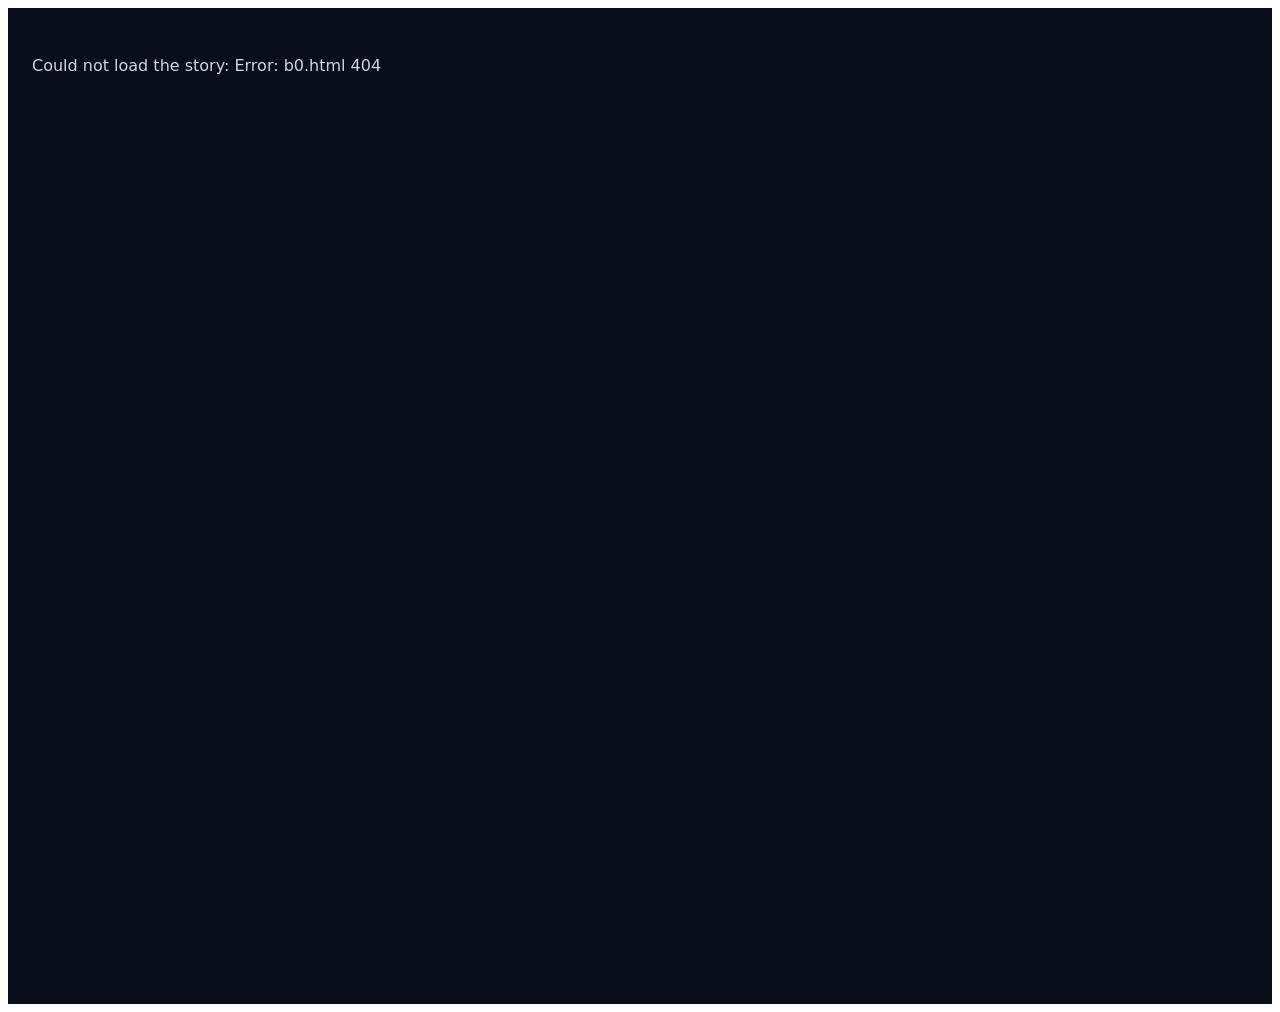
==== commit 699ed683: "Story loader: fetch body parts, link compact CSS" ====
--- a/citizen-portal-story/index.html
+++ b/citizen-portal-story/index.html
@@ -6,22 +6,16 @@
 <meta name="robots" content="noindex, nofollow"/>
 <title>Help your city hear its people · Citizen Portal Story</title>
 <meta name="description" content="A first-draft Citizen Portal Story: crowdfund Polco so people can fund its use by their city. Nick Mastronardi has not reviewed this page. Mechanics are still open."/>
+<link rel="stylesheet" href="story.css"/>
 </head>
 <body class="min-h-full bg-paper font-sans text-body antialiased">
 <div id="app" style="color:#d0d5e0;font-family:system-ui,sans-serif;padding:48px 24px;background:#0a0e1a;min-height:100vh">Loading the story…</div>
 <script>
-function texts(urls){
-  return Promise.all(urls.map(function(u){return fetch(u).then(function(r){
-    if(!r.ok) throw new Error(u+" "+r.status);
-    return r.text();
-  });}));
-}
-Promise.all([texts(["s0.css","s1.css","s2.css","s3.css","s4.css","s5.css","s6.css"]), texts(["b0.html","b1.html","b2.html","b3.html"])]).then(function(res){
-  var style=document.createElement("style");
-  style.textContent=res[0].join("");
-  document.head.appendChild(style);
+Promise.all(["b0.html","b1.html","b2.html","b3.html"].map(function(u){
+  return fetch(u).then(function(r){ if(!r.ok) throw new Error(u+" "+r.status); return r.text(); });
+})).then(function(parts){
   var wrap=document.createElement("div");
-  wrap.innerHTML=res[1].join("");
+  wrap.innerHTML=parts.join("");
   var incoming=wrap.querySelector("body")||wrap;
   document.body.innerHTML=incoming.innerHTML;
   document.body.className=incoming.className||document.body.className;
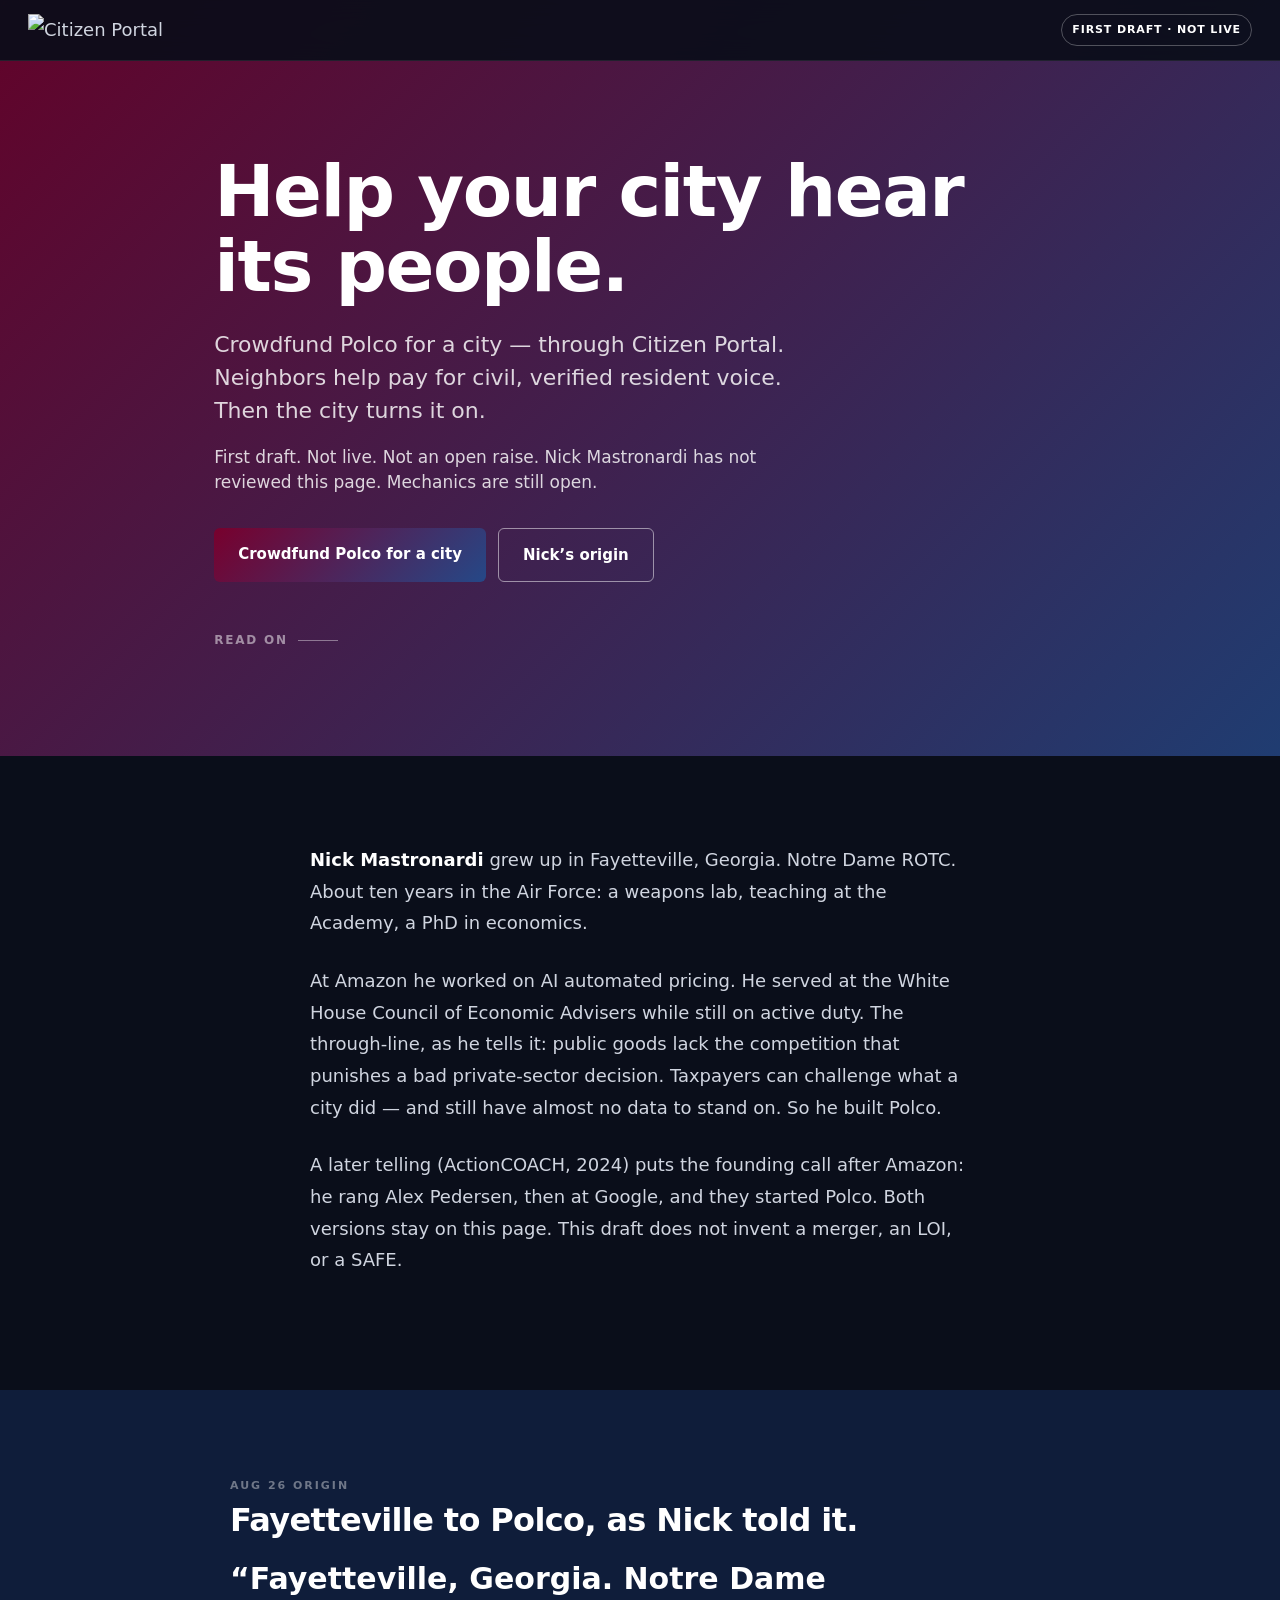
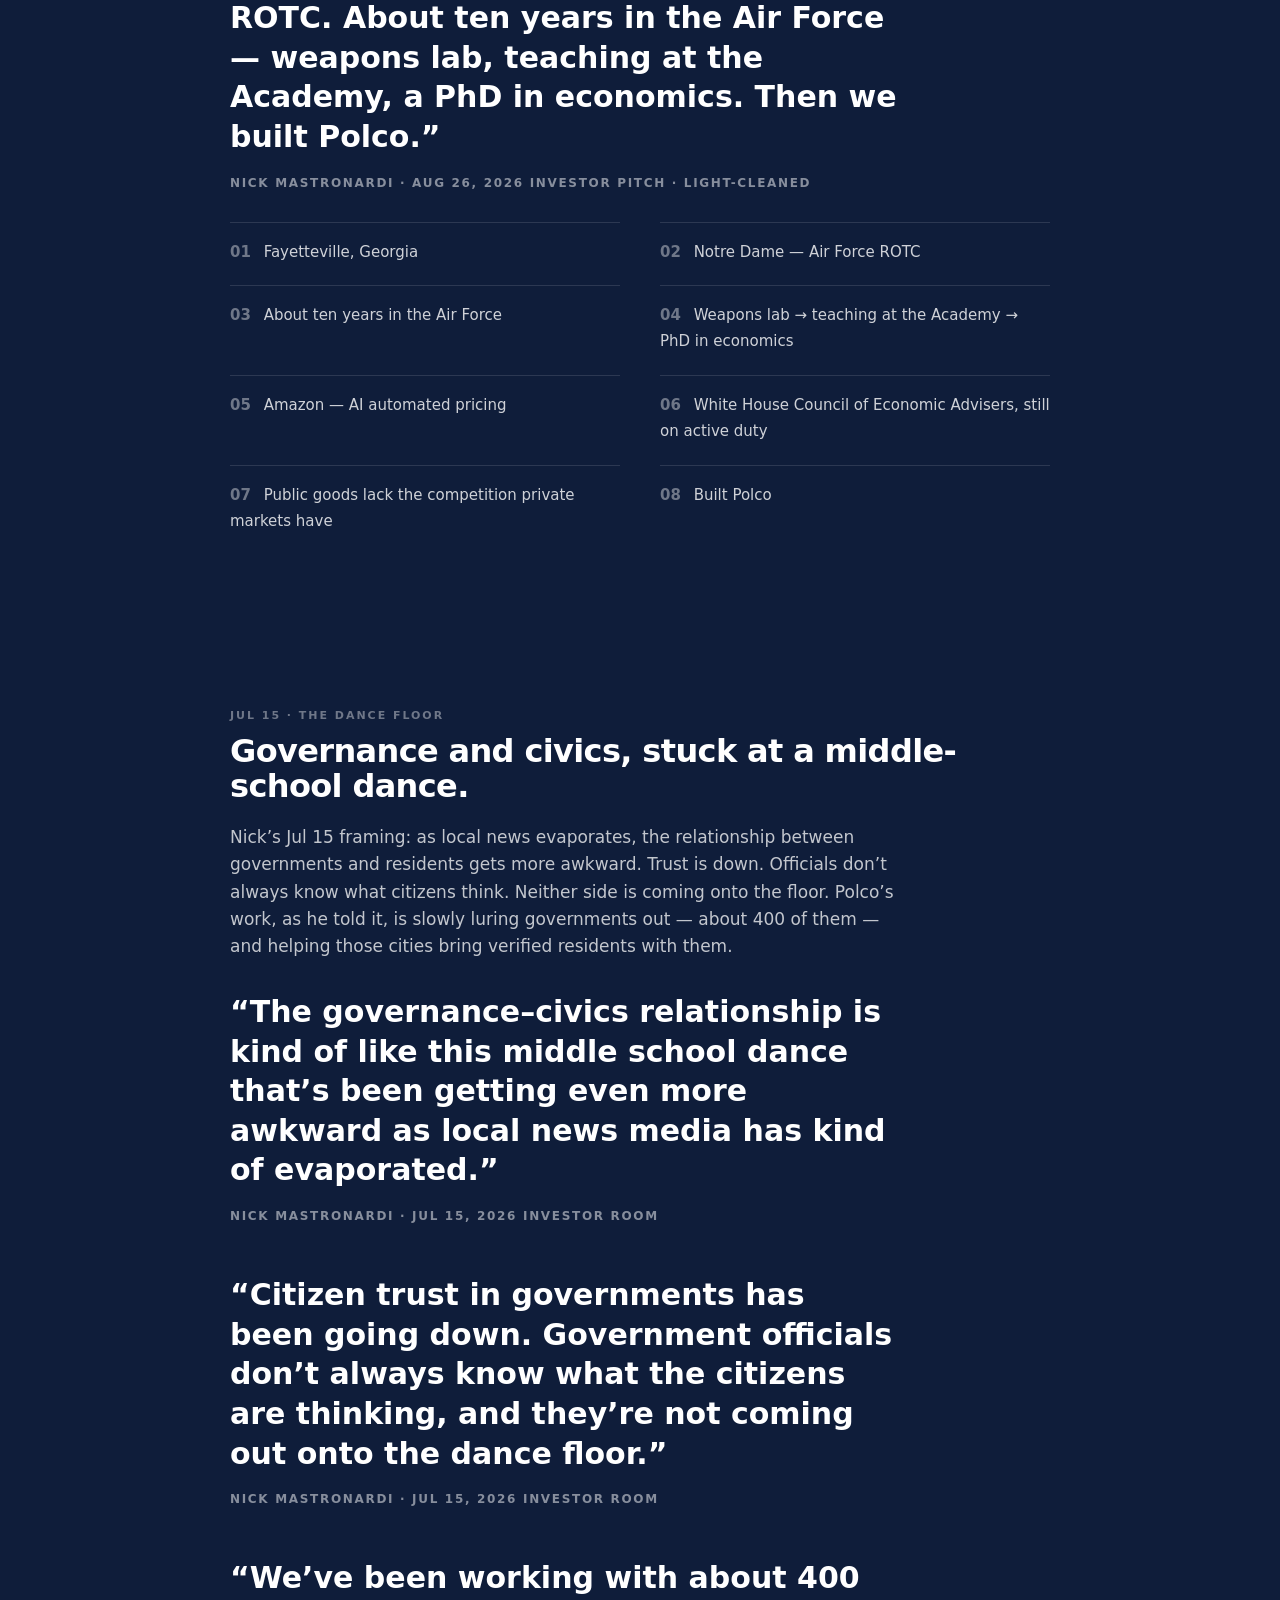
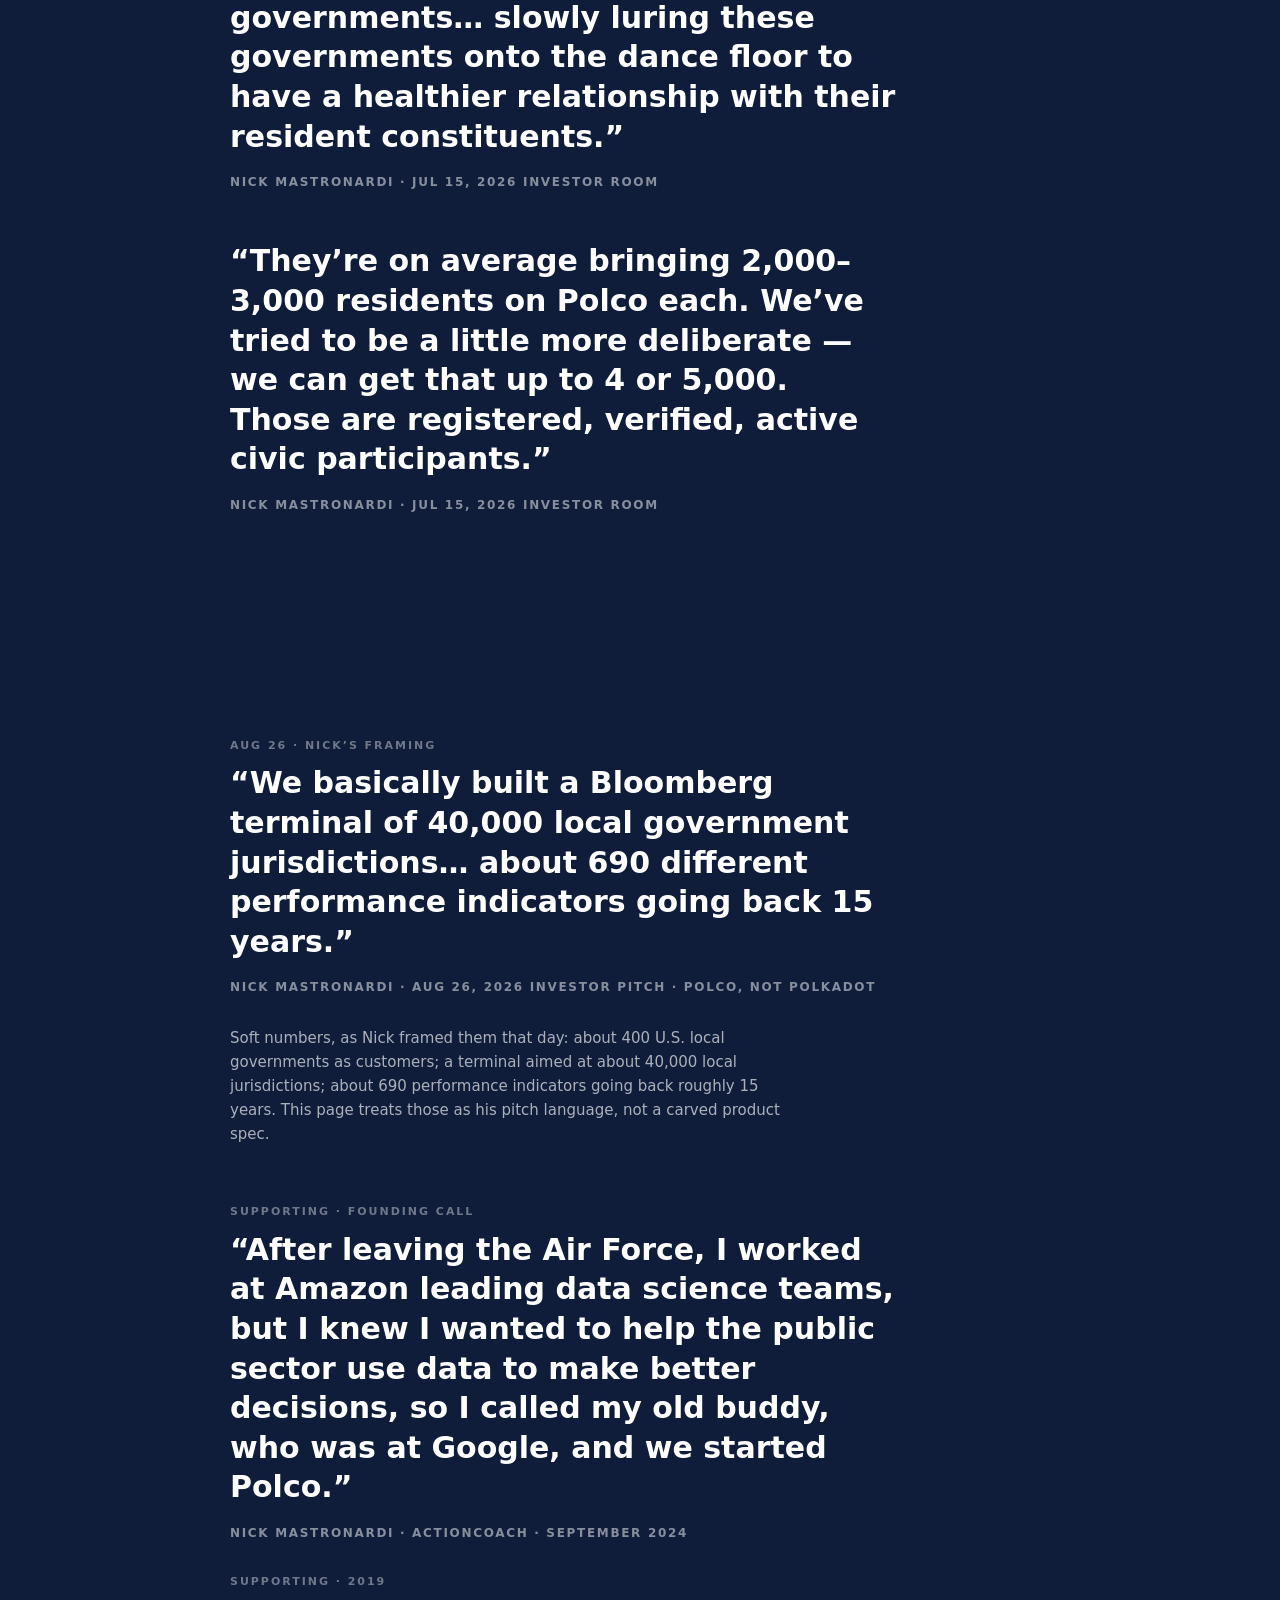
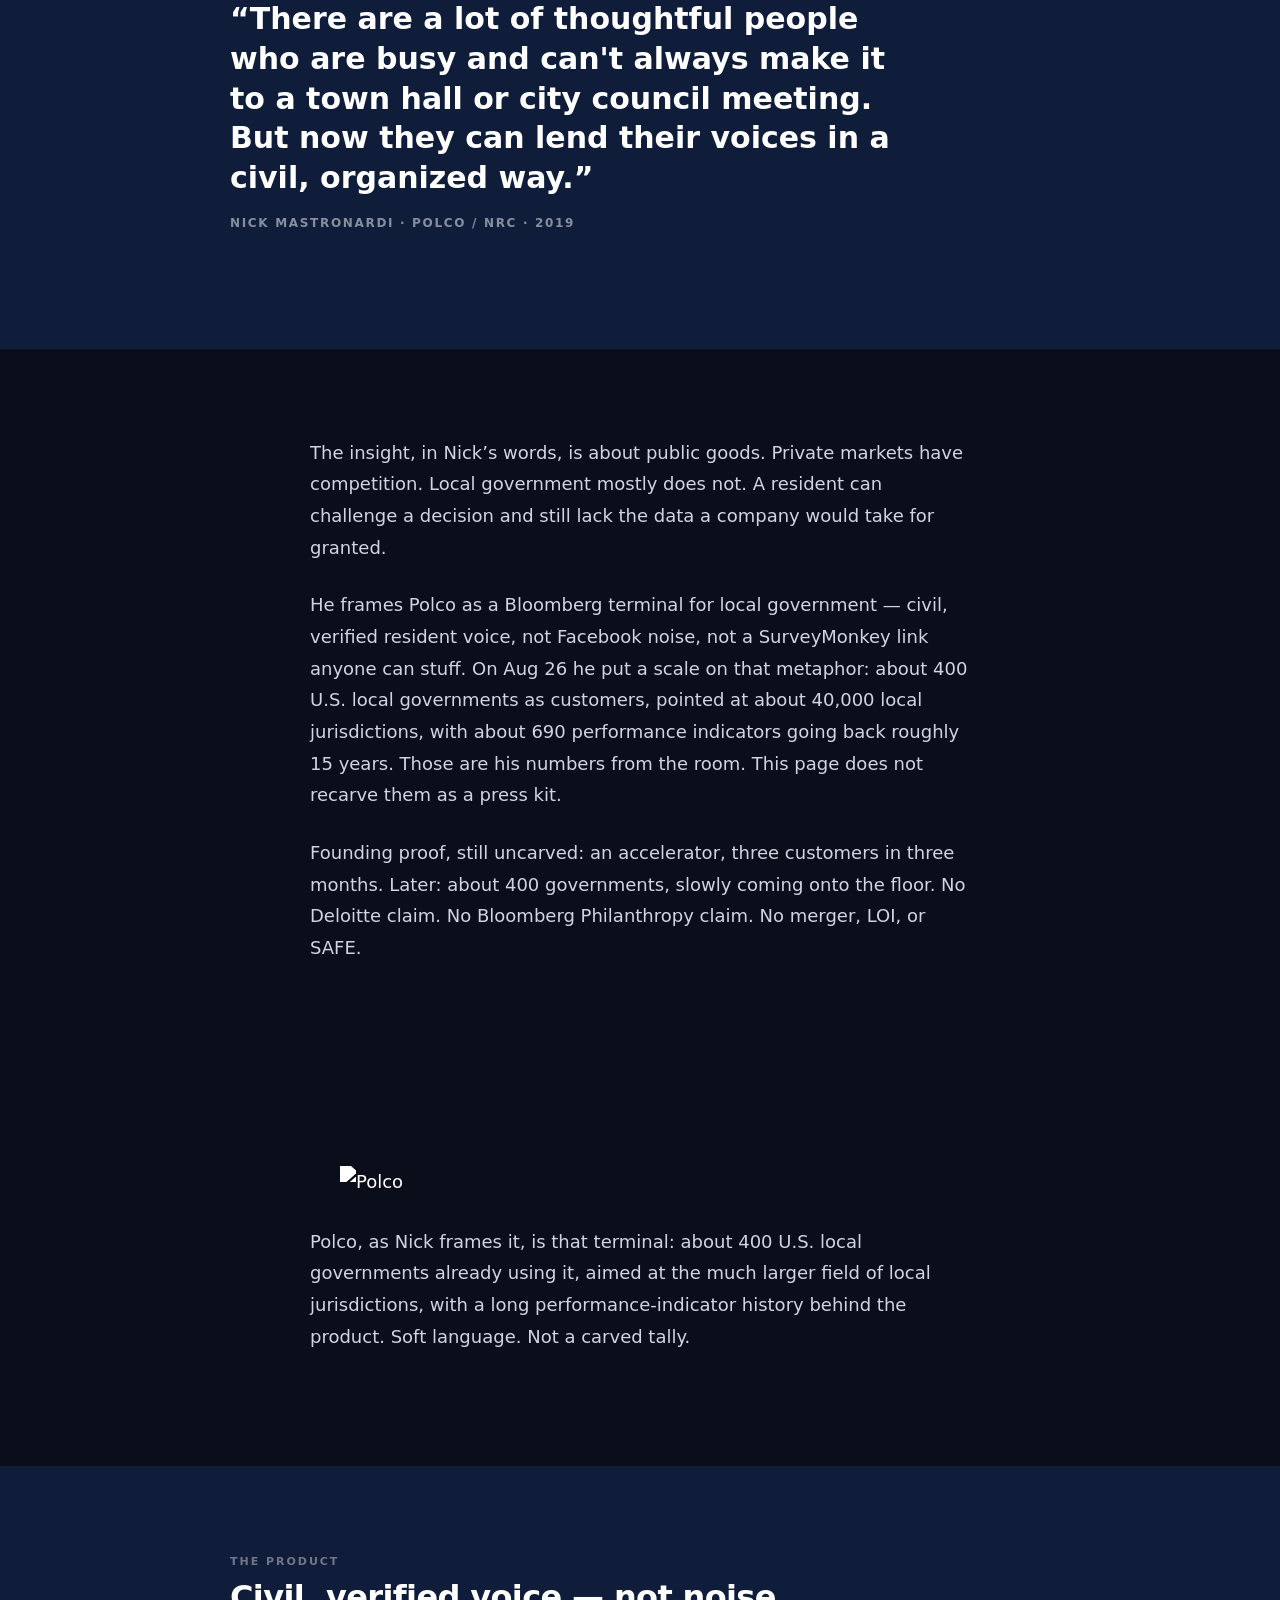
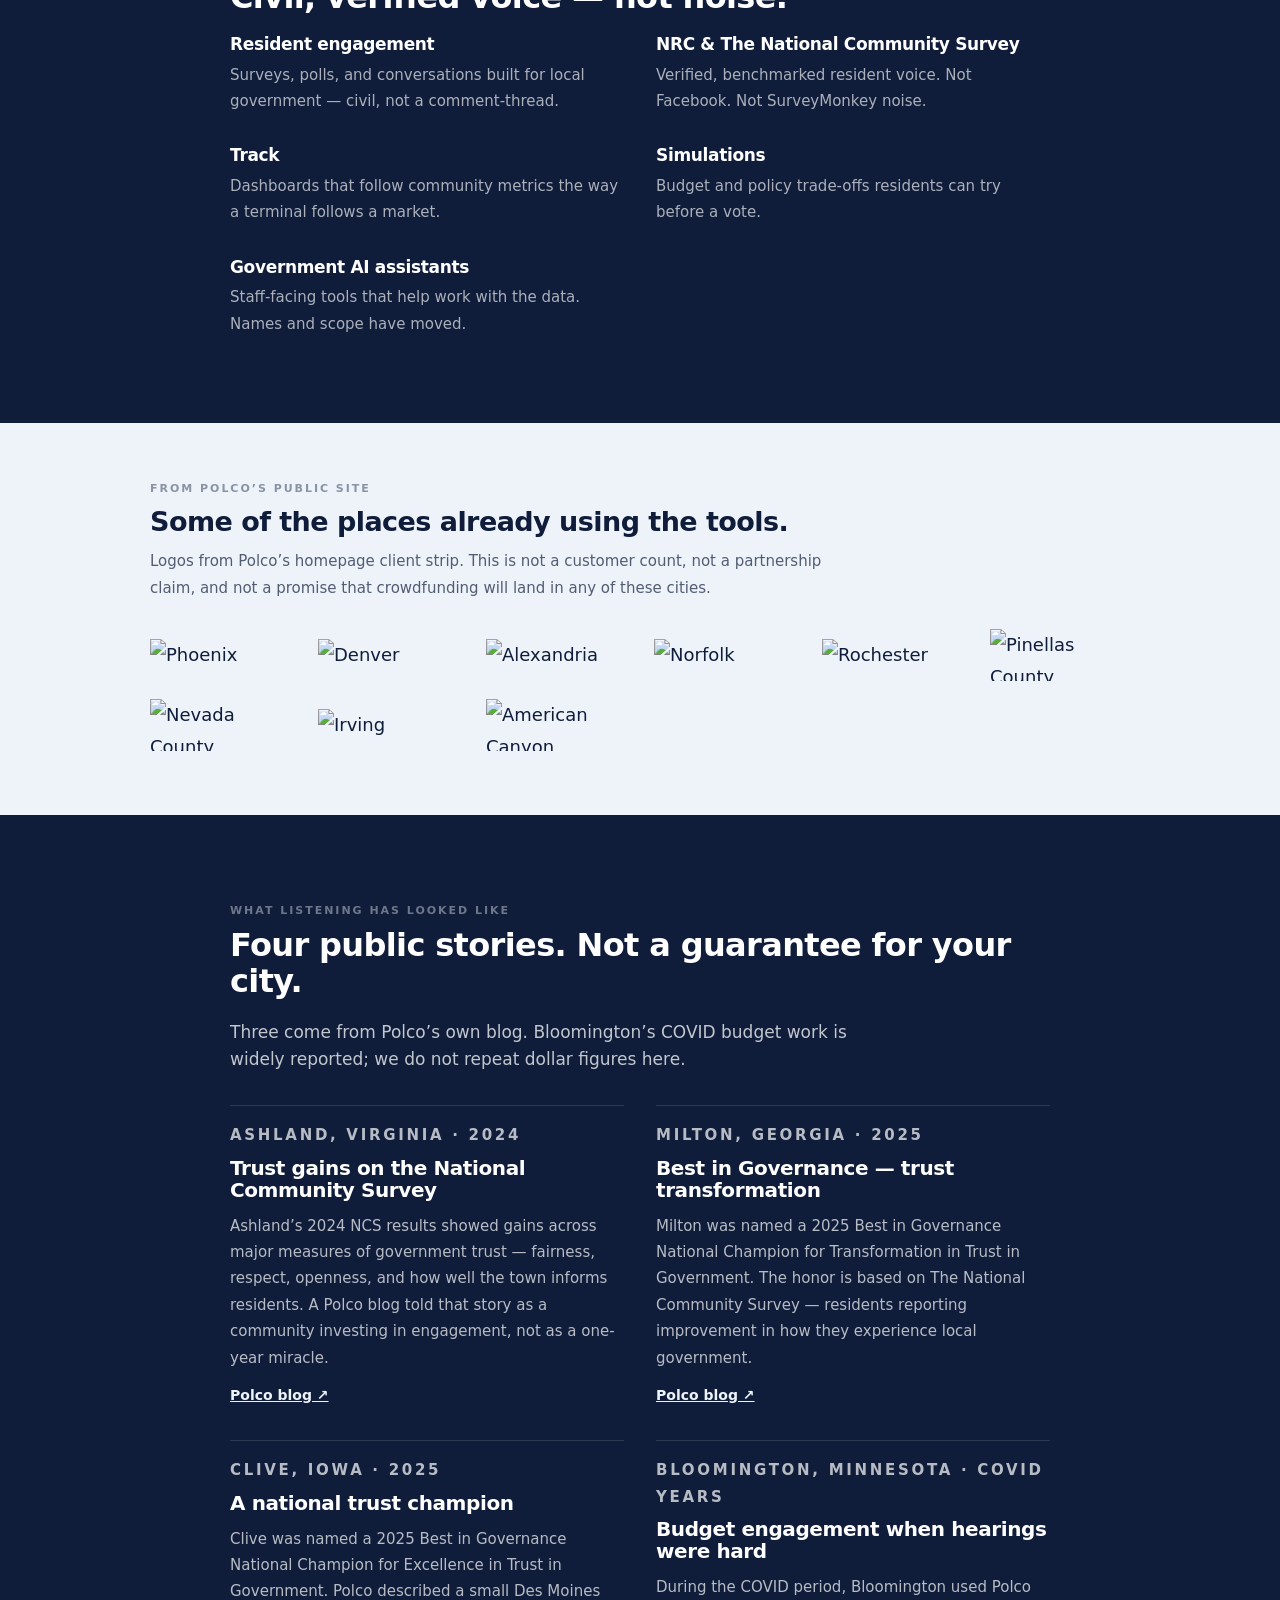
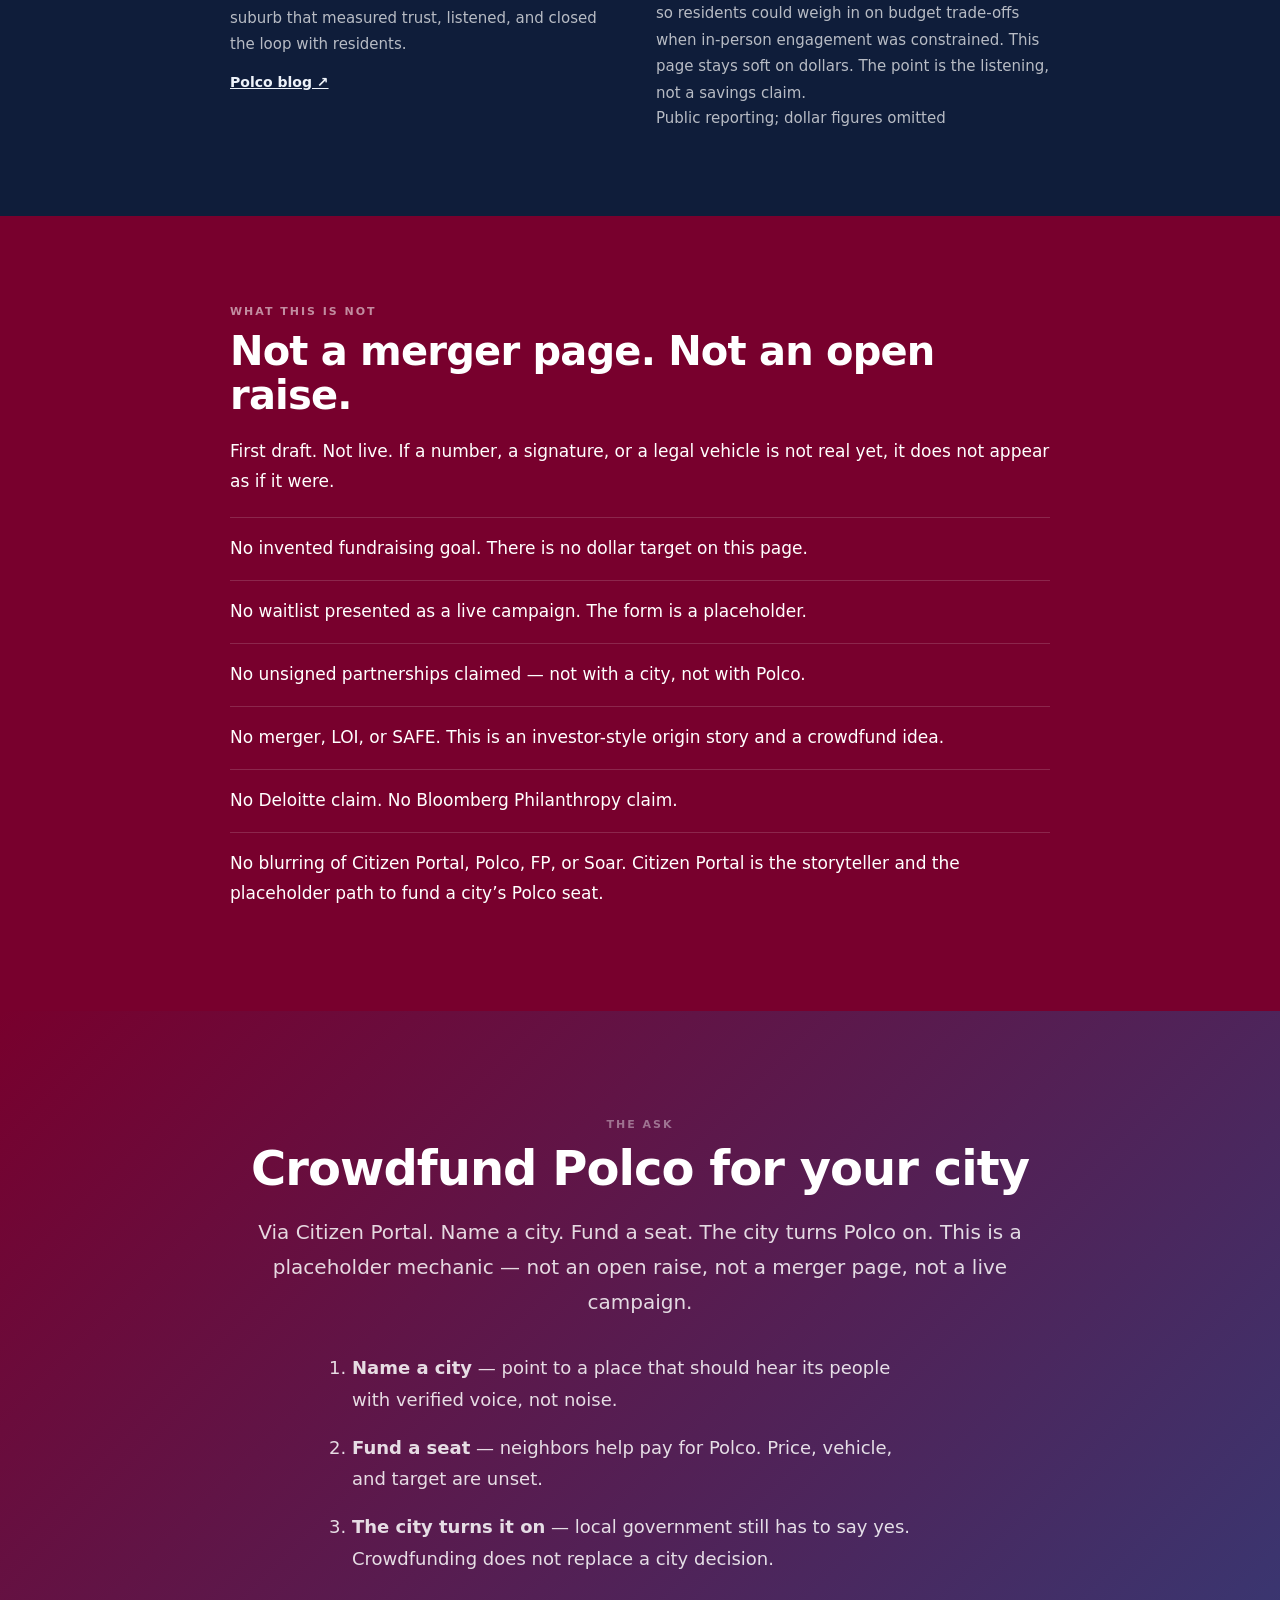
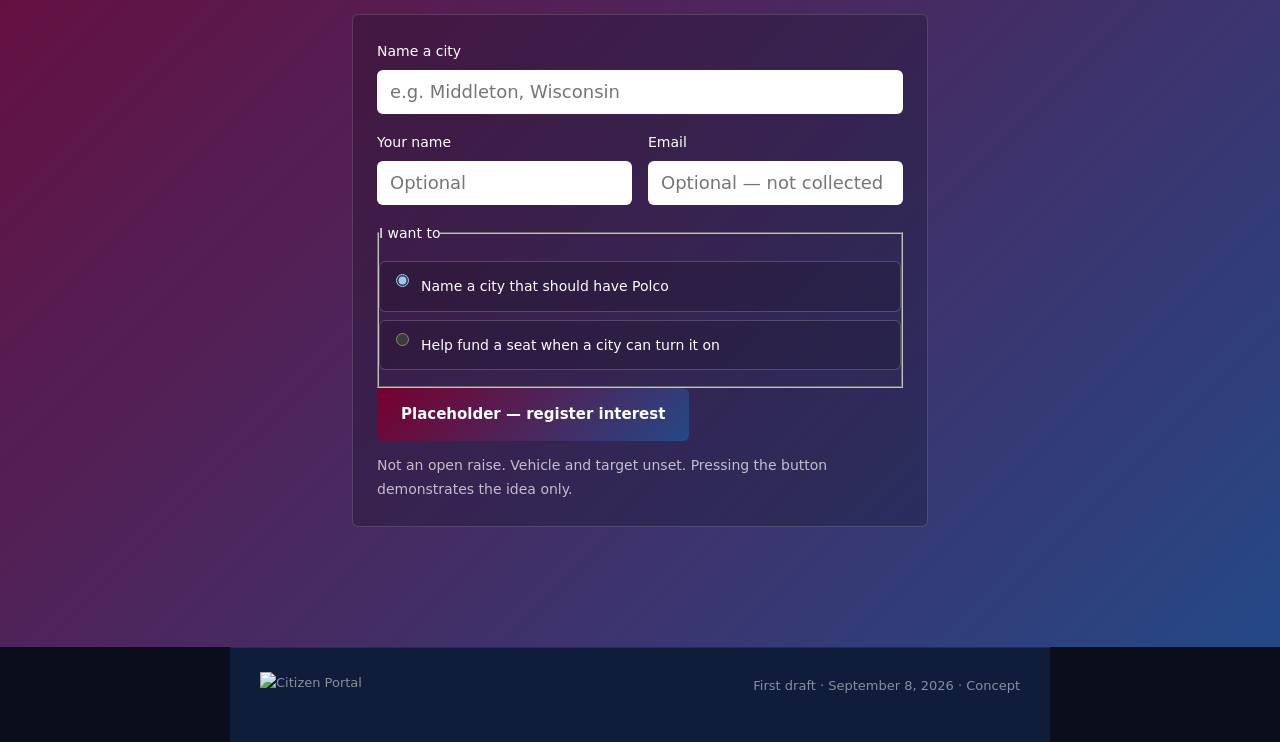
==== commit e067e1b7: "Replace fragment loader with one self-contained Story HTML" ====
--- a/citizen-portal-story/index.html
+++ b/citizen-portal-story/index.html
@@ -1,31 +1,312 @@
 <!DOCTYPE html>
-<html lang="en" class="h-full">
+<html lang="en">
 <head>
 <meta charset="utf-8"/>
 <meta name="viewport" content="width=device-width, initial-scale=1"/>
 <meta name="robots" content="noindex, nofollow"/>
 <title>Help your city hear its people · Citizen Portal Story</title>
 <meta name="description" content="A first-draft Citizen Portal Story: crowdfund Polco so people can fund its use by their city. Nick Mastronardi has not reviewed this page. Mechanics are still open."/>
-<link rel="stylesheet" href="story.css"/>
+<style>
+:root{--blue:#254887;--maroon:#78002d;--navy:#0f1d3a;--lightblue:#eef3fa;--paper:#0a0e1a;--body:#d0d5e0;--head:#fff;--grad:linear-gradient(135deg,#78002d 0%,#254887 100%);--measure:720px;--sans:system-ui,-apple-system,"Segoe UI",Roboto,Helvetica,Arial,sans-serif}
+*{box-sizing:border-box;margin:0;padding:0}
+html{color-scheme:dark;scroll-behavior:smooth}
+body{background:var(--paper);color:var(--body);font:18px/1.76 var(--sans);-webkit-font-smoothing:antialiased}
+h1,h2,h3{color:var(--head);font-weight:700;letter-spacing:-.02em;line-height:1.1}
+img{max-width:100%;height:auto;display:block}
+a{color:inherit;text-decoration:none}
+button,input{font:inherit}
+.nav{position:fixed;inset:0 0 auto;z-index:40;display:flex;align-items:center;justify-content:space-between;padding:14px 28px;border-bottom:1px solid #ffffff14;background:#0a0e1aeb;backdrop-filter:blur(12px)}
+.nav img{height:32px;width:auto}
+.pill{flex-shrink:0;padding:5px 10px;font-size:11px;font-weight:700;letter-spacing:.08em;color:#fff;text-transform:uppercase;border:1px solid #ffffff47;border-radius:999px}
+.hero{display:flex;align-items:center;min-height:84vh;padding:140px 30px 88px;background:linear-gradient(135deg,#78002dcc,#254887cc)}
+.hero .wrap{max-width:900px;margin:0 auto}
+.hero h1{max-width:17ch;margin:0 0 24px;font-size:clamp(38px,6.2vw,72px);line-height:1.04}
+.hero p{max-width:620px;font-size:clamp(18px,2vw,22px);line-height:1.5;color:#ffffffd1}
+.hero .note{margin-top:18px;font-size:17px}
+.actions{display:flex;flex-wrap:wrap;gap:12px;margin-top:32px}
+.btn{display:inline-block;padding:13px 24px;font-size:15px;font-weight:600;border-radius:6px}
+.btn-grad{color:#fff;background:var(--grad);border:0}
+.btn-line{color:#fff;background:transparent;border:1.5px solid #ffffff80}
+.cue{display:inline-flex;gap:10px;align-items:center;margin-top:48px;font-size:12px;font-weight:600;letter-spacing:.15em;color:#ffffff80;text-transform:uppercase}
+.cue:after{content:"";width:40px;height:1px;background:#fff6}
+.essay{max-width:var(--measure);margin:0 auto;padding:88px 0}
+.essay p{margin:0 30px 26px}
+.plate{padding:86px 30px;color:#fff;background:var(--navy)}
+.plate .inner{max-width:820px;margin:0 auto}
+.mark{display:block;margin:0 0 8px;font-size:11px;font-weight:700;letter-spacing:.18em;color:#fff6;text-transform:uppercase}
+.plate h2,.maroon h2{margin:0 0 20px;font-size:clamp(22px,3vw,32px)}
+blockquote{max-width:32ch;margin:0 0 16px;font-size:clamp(20px,2.6vw,30px);line-height:1.32;font-weight:600}
+cite,figcaption{display:block;margin:0 0 28px;font-size:12px;font-weight:600;letter-spacing:.14em;color:#ffffff80;text-transform:uppercase;font-style:normal}
+.beats{display:grid;gap:20px 40px;list-style:none}
+@media(min-width:40rem){.beats{grid-template-columns:1fr 1fr}.two{grid-template-columns:1fr 1fr}}
+.beats li,.card{border-top:1px solid #ffffff1f;padding-top:16px;font-size:15px;color:#fffc}
+.beats b{margin-right:8px;color:#fff6}
+.muted{color:#ffffffbf;font-size:17px;line-height:1.6;max-width:42rem;margin:0 0 32px}
+.quotes figure{margin:0 0 48px}
+.soft{max-width:36rem;margin:16px 0 0;font-size:15px;line-height:1.6;color:#ffffffa6}
+.offer{display:grid;gap:32px}
+.offer h3{font-size:17px;margin:0 0 8px}
+.offer p{margin:0;font-size:15px;color:#ffffffa6}
+.logos{padding:56px 30px 64px;background:var(--lightblue);color:#0f1d3a}
+.logos .inner{max-width:980px;margin:0 auto}
+.logos .mark{color:#0f1d3a73}
+.logos h2{color:#0f1d3a}
+.logos p{max-width:42rem;margin:12px 0 0;font-size:15px;color:#0f1d3ab3}
+.logo-grid{display:grid;grid-template-columns:repeat(auto-fit,minmax(120px,1fr));gap:18px 28px;align-items:center;margin-top:28px}
+.logo-grid img{max-width:140px;max-height:52px;object-fit:contain}
+.cards{display:grid;gap:32px}
+.card h3{margin:8px 0 12px;font-size:20px}
+.card p{margin:0;font-size:15px;color:#ffffffb3}
+.card a{display:inline-block;margin-top:12px;font-size:14px;font-weight:600;color:#eef3fa;text-decoration:underline}
+.maroon{background:var(--maroon);color:#fff;padding:86px 30px}
+.maroon .inner{max-width:820px;margin:0 auto}
+.maroon h2{font-size:clamp(24px,3.2vw,40px)}
+.maroon p{margin:0 0 20px;font-size:17px}
+.maroon li{border-top:1px solid #ffffff26;padding:16px 0;font-size:17px;list-style:none}
+.close{padding:104px 30px 120px;text-align:center;background:var(--grad)}
+.close .inner{max-width:820px;margin:0 auto}
+.close h2{margin-bottom:20px;font-size:clamp(28px,3.8vw,48px)}
+.close-copy{margin-bottom:32px;font-size:20px;color:#ffffffd6}
+.steps{max-width:36rem;margin:0 auto 40px;text-align:left;color:#ffffffd9}
+.steps li{margin:0 0 16px}
+.box{max-width:36rem;margin:0 auto;padding:24px;border:1px solid #ffffff26;border-radius:6px;background:#0a0e1a40;text-align:left}
+label{display:block;margin:0 0 6px;font-size:14px;font-weight:500;color:#fff}
+input[type=text],input[type=email]{width:100%;height:44px;margin:0 0 16px;padding:0 12px;border:1px solid #fff3;border-radius:6px;background:#fff;color:#0a0e1a}
+.row{display:grid;gap:16px}
+@media(min-width:40rem){.row{grid-template-columns:1fr 1fr}}
+.choice{display:grid;gap:8px;margin:8px 0 16px}
+.choice label{display:flex;gap:12px;align-items:flex-start;margin:0;padding:12px 16px;border:1px solid #fff3;border-radius:6px;background:#00000026;font-size:14px}
+.hint{margin-top:12px;font-size:14px;color:#ffffffb3}
+.foot{display:flex;flex-wrap:wrap;gap:12px;align-items:center;justify-content:space-between;max-width:820px;margin:0 auto;padding:24px 30px 42px;font-size:13px;color:#ffffff80;background:var(--navy);border-top:1px solid #ffffff14}
+.foot img{height:28px;width:auto}
+.polco{height:36px;width:auto;margin:0 30px 24px;filter:brightness(0) invert(1)}
+#status{color:#fff;font-size:17px;line-height:1.6}
+#err{color:#ffd0d0;font-size:14px;margin-bottom:12px}
+@media(max-width:720px){body{font-size:17px}.nav{padding:12px 16px}.essay,.plate{padding:72px 20px}}
+</style>
 </head>
-<body class="min-h-full bg-paper font-sans text-body antialiased">
-<div id="app" style="color:#d0d5e0;font-family:system-ui,sans-serif;padding:48px 24px;background:#0a0e1a;min-height:100vh">Loading the story…</div>
+<body>
+<nav class="nav">
+  <a href="#top"><img src="https://www.citizenportal.ai/logo.svg" alt="Citizen Portal"/></a>
+  <span class="pill">First draft · not live</span>
+</nav>
+
+<header id="top" class="hero">
+  <div class="wrap">
+    <h1>Help your city hear its people.</h1>
+    <p>Crowdfund Polco for a city — through Citizen Portal. Neighbors help pay for civil, verified resident voice. Then the city turns it on.</p>
+    <p class="note">First draft. Not live. Not an open raise. Nick Mastronardi has not reviewed this page. Mechanics are still open.</p>
+    <div class="actions">
+      <a class="btn btn-grad" href="#ask">Crowdfund Polco for a city</a>
+      <a class="btn btn-line" href="#nick">Nick’s origin</a>
+    </div>
+    <a class="cue" href="#origin">Read on</a>
+  </div>
+</header>
+
+<section id="nick" class="essay">
+  <p id="origin"><strong style="color:#fff">Nick Mastronardi</strong> grew up in Fayetteville, Georgia. Notre Dame ROTC. About ten years in the Air Force: a weapons lab, teaching at the Academy, a PhD in economics.</p>
+  <p>At Amazon he worked on AI automated pricing. He served at the White House Council of Economic Advisers while still on active duty. The through-line, as he tells it: public goods lack the competition that punishes a bad private-sector decision. Taxpayers can challenge what a city did — and still have almost no data to stand on. So he built Polco.</p>
+  <p>A later telling (ActionCOACH, 2024) puts the founding call after Amazon: he rang Alex Pedersen, then at Google, and they started Polco. Both versions stay on this page. This draft does not invent a merger, an LOI, or a SAFE.</p>
+</section>
+
+<section class="plate">
+  <div class="inner">
+    <span class="mark">Aug 26 origin</span>
+    <h2>Fayetteville to Polco, as Nick told it.</h2>
+    <blockquote>“Fayetteville, Georgia. Notre Dame ROTC. About ten years in the Air Force — weapons lab, teaching at the Academy, a PhD in economics. Then we built Polco.”</blockquote>
+    <cite>Nick Mastronardi · Aug 26, 2026 investor pitch · light-cleaned</cite>
+    <ol class="beats">
+      <li><b>01</b> Fayetteville, Georgia</li>
+      <li><b>02</b> Notre Dame — Air Force ROTC</li>
+      <li><b>03</b> About ten years in the Air Force</li>
+      <li><b>04</b> Weapons lab → teaching at the Academy → PhD in economics</li>
+      <li><b>05</b> Amazon — AI automated pricing</li>
+      <li><b>06</b> White House Council of Economic Advisers, still on active duty</li>
+      <li><b>07</b> Public goods lack the competition private markets have</li>
+      <li><b>08</b> Built Polco</li>
+    </ol>
+  </div>
+</section>
+
+<section id="dance" class="plate">
+  <div class="inner">
+    <span class="mark">Jul 15 · the dance floor</span>
+    <h2>Governance and civics, stuck at a middle-school dance.</h2>
+    <p class="muted">Nick’s Jul 15 framing: as local news evaporates, the relationship between governments and residents gets more awkward. Trust is down. Officials don’t always know what citizens think. Neither side is coming onto the floor. Polco’s work, as he told it, is slowly luring governments out — about 400 of them — and helping those cities bring verified residents with them.</p>
+    <div class="quotes">
+      <figure>
+        <blockquote>“The governance–civics relationship is kind of like this middle school dance that’s been getting even more awkward as local news media has kind of evaporated.”</blockquote>
+        <figcaption>Nick Mastronardi · Jul 15, 2026 investor room</figcaption>
+      </figure>
+      <figure>
+        <blockquote>“Citizen trust in governments has been going down. Government officials don’t always know what the citizens are thinking, and they’re not coming out onto the dance floor.”</blockquote>
+        <figcaption>Nick Mastronardi · Jul 15, 2026 investor room</figcaption>
+      </figure>
+      <figure>
+        <blockquote>“We’ve been working with about 400 governments… slowly luring these governments onto the dance floor to have a healthier relationship with their resident constituents.”</blockquote>
+        <figcaption>Nick Mastronardi · Jul 15, 2026 investor room</figcaption>
+      </figure>
+      <figure>
+        <blockquote>“They’re on average bringing 2,000–3,000 residents on Polco each. We’ve tried to be a little more deliberate — we can get that up to 4 or 5,000. Those are registered, verified, active civic participants.”</blockquote>
+        <figcaption>Nick Mastronardi · Jul 15, 2026 investor room</figcaption>
+      </figure>
+    </div>
+  </div>
+</section>
+
+<section id="quotes" class="plate">
+  <div class="inner">
+    <span class="mark">Aug 26 · Nick’s framing</span>
+    <blockquote>“We basically built a Bloomberg terminal of 40,000 local government jurisdictions… about 690 different performance indicators going back 15 years.”</blockquote>
+    <cite>Nick Mastronardi · Aug 26, 2026 investor pitch · Polco, not Polkadot</cite>
+    <p class="soft">Soft numbers, as Nick framed them that day: about 400 U.S. local governments as customers; a terminal aimed at about 40,000 local jurisdictions; about 690 performance indicators going back roughly 15 years. This page treats those as his pitch language, not a carved product spec.</p>
+    <span class="mark" style="margin-top:56px">Supporting · founding call</span>
+    <blockquote>“After leaving the Air Force, I worked at Amazon leading data science teams, but I knew I wanted to help the public sector use data to make better decisions, so I called my old buddy, who was at Google, and we started Polco.”</blockquote>
+    <cite>Nick Mastronardi · ActionCOACH · September 2024</cite>
+    <span class="mark">Supporting · 2019</span>
+    <blockquote>“There are a lot of thoughtful people who are busy and can't always make it to a town hall or city council meeting. But now they can lend their voices in a civil, organized way.”</blockquote>
+    <cite>Nick Mastronardi · Polco / NRC · 2019</cite>
+  </div>
+</section>
+
+<section id="purpose" class="essay">
+  <p>The insight, in Nick’s words, is about public goods. Private markets have competition. Local government mostly does not. A resident can challenge a decision and still lack the data a company would take for granted.</p>
+  <p>He frames Polco as a Bloomberg terminal for local government — civil, verified resident voice, not Facebook noise, not a SurveyMonkey link anyone can stuff. On Aug 26 he put a scale on that metaphor: about 400 U.S. local governments as customers, pointed at about 40,000 local jurisdictions, with about 690 performance indicators going back roughly 15 years. Those are his numbers from the room. This page does not recarve them as a press kit.</p>
+  <p>Founding proof, still uncarved: an accelerator, three customers in three months. Later: about 400 governments, slowly coming onto the floor. No Deloitte claim. No Bloomberg Philanthropy claim. No merger, LOI, or SAFE.</p>
+</section>
+
+<section id="polco" class="essay">
+  <p><img class="polco" src="https://info.polco.us/hubfs/Logos/Polco-logo-primary-nopadding.svg" alt="Polco"/>Polco, as Nick frames it, is that terminal: about 400 U.S. local governments already using it, aimed at the much larger field of local jurisdictions, with a long performance-indicator history behind the product. Soft language. Not a carved tally.</p>
+</section>
+
+<section class="plate">
+  <div class="inner">
+    <span class="mark">The product</span>
+    <h2>Civil, verified voice — not noise.</h2>
+    <div class="offer two">
+      <div><h3>Resident engagement</h3><p>Surveys, polls, and conversations built for local government — civil, not a comment-thread.</p></div>
+      <div><h3>NRC &amp; The National Community Survey</h3><p>Verified, benchmarked resident voice. Not Facebook. Not SurveyMonkey noise.</p></div>
+      <div><h3>Track</h3><p>Dashboards that follow community metrics the way a terminal follows a market.</p></div>
+      <div><h3>Simulations</h3><p>Budget and policy trade-offs residents can try before a vote.</p></div>
+      <div><h3>Government AI assistants</h3><p>Staff-facing tools that help work with the data. Names and scope have moved.</p></div>
+    </div>
+  </div>
+</section>
+
+<section class="logos" aria-label="Cities using Polco">
+  <div class="inner">
+    <span class="mark">From Polco’s public site</span>
+    <h2>Some of the places already using the tools.</h2>
+    <p>Logos from Polco’s homepage client strip. This is not a customer count, not a partnership claim, and not a promise that crowdfunding will land in any of these cities.</p>
+    <div class="logo-grid">
+      <img src="https://info.polco.us/hs-fs/hubfs/Logos/Clients/Phoenix_logo.webp?width=400&amp;name=Phoenix_logo.webp" alt="Phoenix"/>
+      <img src="https://info.polco.us/hs-fs/hubfs/Logos/Clients/Denver_logo.png?width=400&amp;name=Denver_logo.png" alt="Denver"/>
+      <img src="https://info.polco.us/hs-fs/hubfs/Logos/Clients/Alexandria_logo.png?width=400&amp;name=Alexandria_logo.png" alt="Alexandria"/>
+      <img src="https://info.polco.us/hs-fs/hubfs/Logos/Clients/Norfolk_logo.png?width=400&amp;name=Norfolk_logo.png" alt="Norfolk"/>
+      <img src="https://info.polco.us/hs-fs/hubfs/Logos/Clients/Rochcester_logo.png?width=400&amp;name=Rochcester_logo.png" alt="Rochester"/>
+      <img src="https://info.polco.us/hs-fs/hubfs/Logos/Clients/Pinellas_County_logo.png?width=400&amp;name=Pinellas_County_logo.png" alt="Pinellas County"/>
+      <img src="https://info.polco.us/hs-fs/hubfs/Logos/Clients/Nevada_County_logo.png?width=400&amp;name=Nevada_County_logo.png" alt="Nevada County"/>
+      <img src="https://info.polco.us/hs-fs/hubfs/Logos/Clients/Irving_logo.png?width=400&amp;name=Irving_logo.png" alt="Irving"/>
+      <img src="https://info.polco.us/hs-fs/hubfs/Logos/Clients/American_Canyon_logo.webp?width=400&amp;name=American_Canyon_logo.webp" alt="American Canyon"/>
+    </div>
+  </div>
+</section>
+
+<section id="cities" class="plate">
+  <div class="inner">
+    <span class="mark">What listening has looked like</span>
+    <h2>Four public stories. Not a guarantee for your city.</h2>
+    <p class="muted">Three come from Polco’s own blog. Bloomington’s COVID budget work is widely reported; we do not repeat dollar figures here.</p>
+    <div class="cards two">
+      <article class="card">
+        <p class="mark">Ashland, Virginia · 2024</p>
+        <h3>Trust gains on the National Community Survey</h3>
+        <p>Ashland’s 2024 NCS results showed gains across major measures of government trust — fairness, respect, openness, and how well the town informs residents. A Polco blog told that story as a community investing in engagement, not as a one-year miracle.</p>
+        <a href="https://blog.polco.us/ashland-builds-engagement-through-strong-gains-in-government-trust" target="_blank" rel="noreferrer">Polco blog ↗</a>
+      </article>
+      <article class="card">
+        <p class="mark">Milton, Georgia · 2025</p>
+        <h3>Best in Governance — trust transformation</h3>
+        <p>Milton was named a 2025 Best in Governance National Champion for Transformation in Trust in Government. The honor is based on The National Community Survey — residents reporting improvement in how they experience local government.</p>
+        <a href="https://blog.polco.us/milton-georgia-a-champion-in-building-public-trust" target="_blank" rel="noreferrer">Polco blog ↗</a>
+      </article>
+      <article class="card">
+        <p class="mark">Clive, Iowa · 2025</p>
+        <h3>A national trust champion</h3>
+        <p>Clive was named a 2025 Best in Governance National Champion for Excellence in Trust in Government. Polco described a small Des Moines suburb that measured trust, listened, and closed the loop with residents.</p>
+        <a href="https://blog.polco.us/clive-iowa-a-national-champion-in-trustworthy-governance" target="_blank" rel="noreferrer">Polco blog ↗</a>
+      </article>
+      <article class="card">
+        <p class="mark">Bloomington, Minnesota · COVID years</p>
+        <h3>Budget engagement when hearings were hard</h3>
+        <p>During the COVID period, Bloomington used Polco so residents could weigh in on budget trade-offs when in-person engagement was constrained. This page stays soft on dollars. The point is the listening, not a savings claim.</p>
+        <p class="soft">Public reporting; dollar figures omitted</p>
+      </article>
+    </div>
+  </div>
+</section>
+
+<section id="close" class="maroon">
+  <div class="inner">
+    <span class="mark" style="color:#ffffff8c">What this is not</span>
+    <h2>Not a merger page. Not an open raise.</h2>
+    <p>First draft. Not live. If a number, a signature, or a legal vehicle is not real yet, it does not appear as if it were.</p>
+    <ul>
+      <li>No invented fundraising goal. There is no dollar target on this page.</li>
+      <li>No waitlist presented as a live campaign. The form is a placeholder.</li>
+      <li>No unsigned partnerships claimed — not with a city, not with Polco.</li>
+      <li>No merger, LOI, or SAFE. This is an investor-style origin story and a crowdfund idea.</li>
+      <li>No Deloitte claim. No Bloomberg Philanthropy claim.</li>
+      <li>No blurring of Citizen Portal, Polco, FP, or Soar. Citizen Portal is the storyteller and the placeholder path to fund a city’s Polco seat.</li>
+    </ul>
+  </div>
+</section>
+
+<section id="ask" class="close">
+  <div class="inner">
+    <span class="mark">The ask</span>
+    <h2>Crowdfund Polco for your city</h2>
+    <p class="close-copy">Via Citizen Portal. Name a city. Fund a seat. The city turns Polco on. This is a placeholder mechanic — not an open raise, not a merger page, not a live campaign.</p>
+    <ol class="steps">
+      <li><strong>Name a city</strong> — point to a place that should hear its people with verified voice, not noise.</li>
+      <li><strong>Fund a seat</strong> — neighbors help pay for Polco. Price, vehicle, and target are unset.</li>
+      <li><strong>The city turns it on</strong> — local government still has to say yes. Crowdfunding does not replace a city decision.</li>
+    </ol>
+    <div class="box" id="formbox">
+      <form id="interest" action="#ask" method="get">
+        <p id="err" hidden>Name a city to continue. Nothing is filed.</p>
+        <label for="city">Name a city</label>
+        <input id="city" name="city" type="text" required placeholder="e.g. Middleton, Wisconsin"/>
+        <div class="row">
+          <div><label for="person">Your name</label><input id="person" name="person" type="text" placeholder="Optional"/></div>
+          <div><label for="email">Email</label><input id="email" name="email" type="email" placeholder="Optional — not collected"/></div>
+        </div>
+        <fieldset>
+          <legend style="color:#fff;font-size:14px;font-weight:500;margin-bottom:8px">I want to</legend>
+          <div class="choice">
+            <label><input type="radio" name="intent" value="name" checked/> Name a city that should have Polco</label>
+            <label><input type="radio" name="intent" value="fund"/> Help fund a seat when a city can turn it on</label>
+          </div>
+        </fieldset>
+        <button class="btn btn-grad" type="submit">Placeholder — register interest</button>
+        <p class="hint">Not an open raise. Vehicle and target unset. Pressing the button demonstrates the idea only.</p>
+      </form>
+    </div>
+  </div>
+</section>
+
+<footer class="foot">
+  <a href="#top"><img src="https://www.citizenportal.ai/logo.svg" alt="Citizen Portal"/></a>
+  <span>First draft · September 8, 2026 · Concept</span>
+</footer>
 <script>
-Promise.all(["b0.html","b1.html","b2.html","b3.html"].map(function(u){
-  return fetch(u).then(function(r){ if(!r.ok) throw new Error(u+" "+r.status); return r.text(); });
-})).then(function(parts){
-  var wrap=document.createElement("div");
-  wrap.innerHTML=parts.join("");
-  var incoming=wrap.querySelector("body")||wrap;
-  document.body.innerHTML=incoming.innerHTML;
-  document.body.className=incoming.className||document.body.className;
-  document.body.querySelectorAll("script").forEach(function(old){
-    var s=document.createElement("script");
-    s.textContent=old.textContent;
-    old.replaceWith(s);
-  });
-}).catch(function(err){
-  document.getElementById("app").textContent="Could not load the story: "+err;
+document.getElementById("interest").addEventListener("submit", function(e){
+  e.preventDefault();
+  var city=(document.getElementById("city").value||"").trim();
+  var err=document.getElementById("err");
+  if(!city){err.hidden=false;return;}
+  document.getElementById("formbox").innerHTML='<p id="status"><strong>Placeholder only — nothing was filed.</strong> You named <em>'+city.replace(/[<>&]/g,"")+'</em>. Vehicle, target, and raise are still unset. Nick has not reviewed this page.</p>';
 });
 </script>
 </body>
